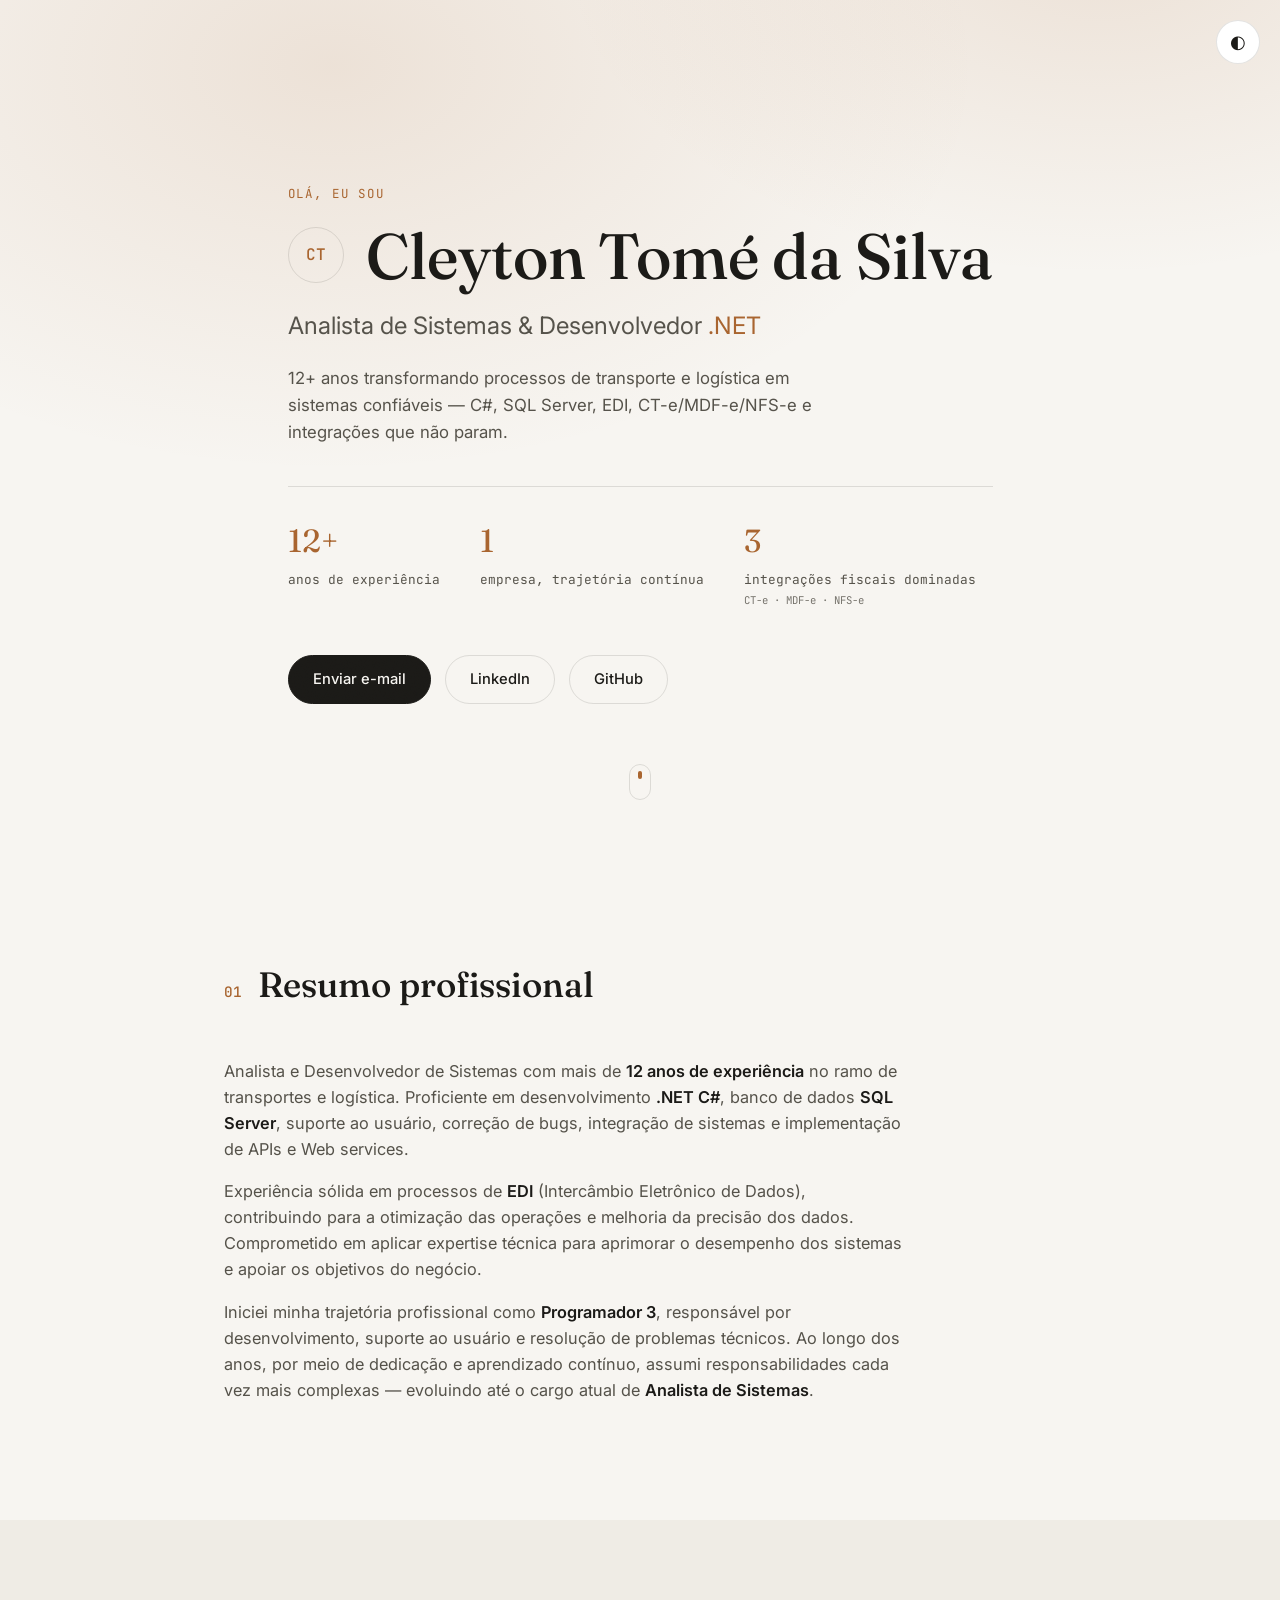
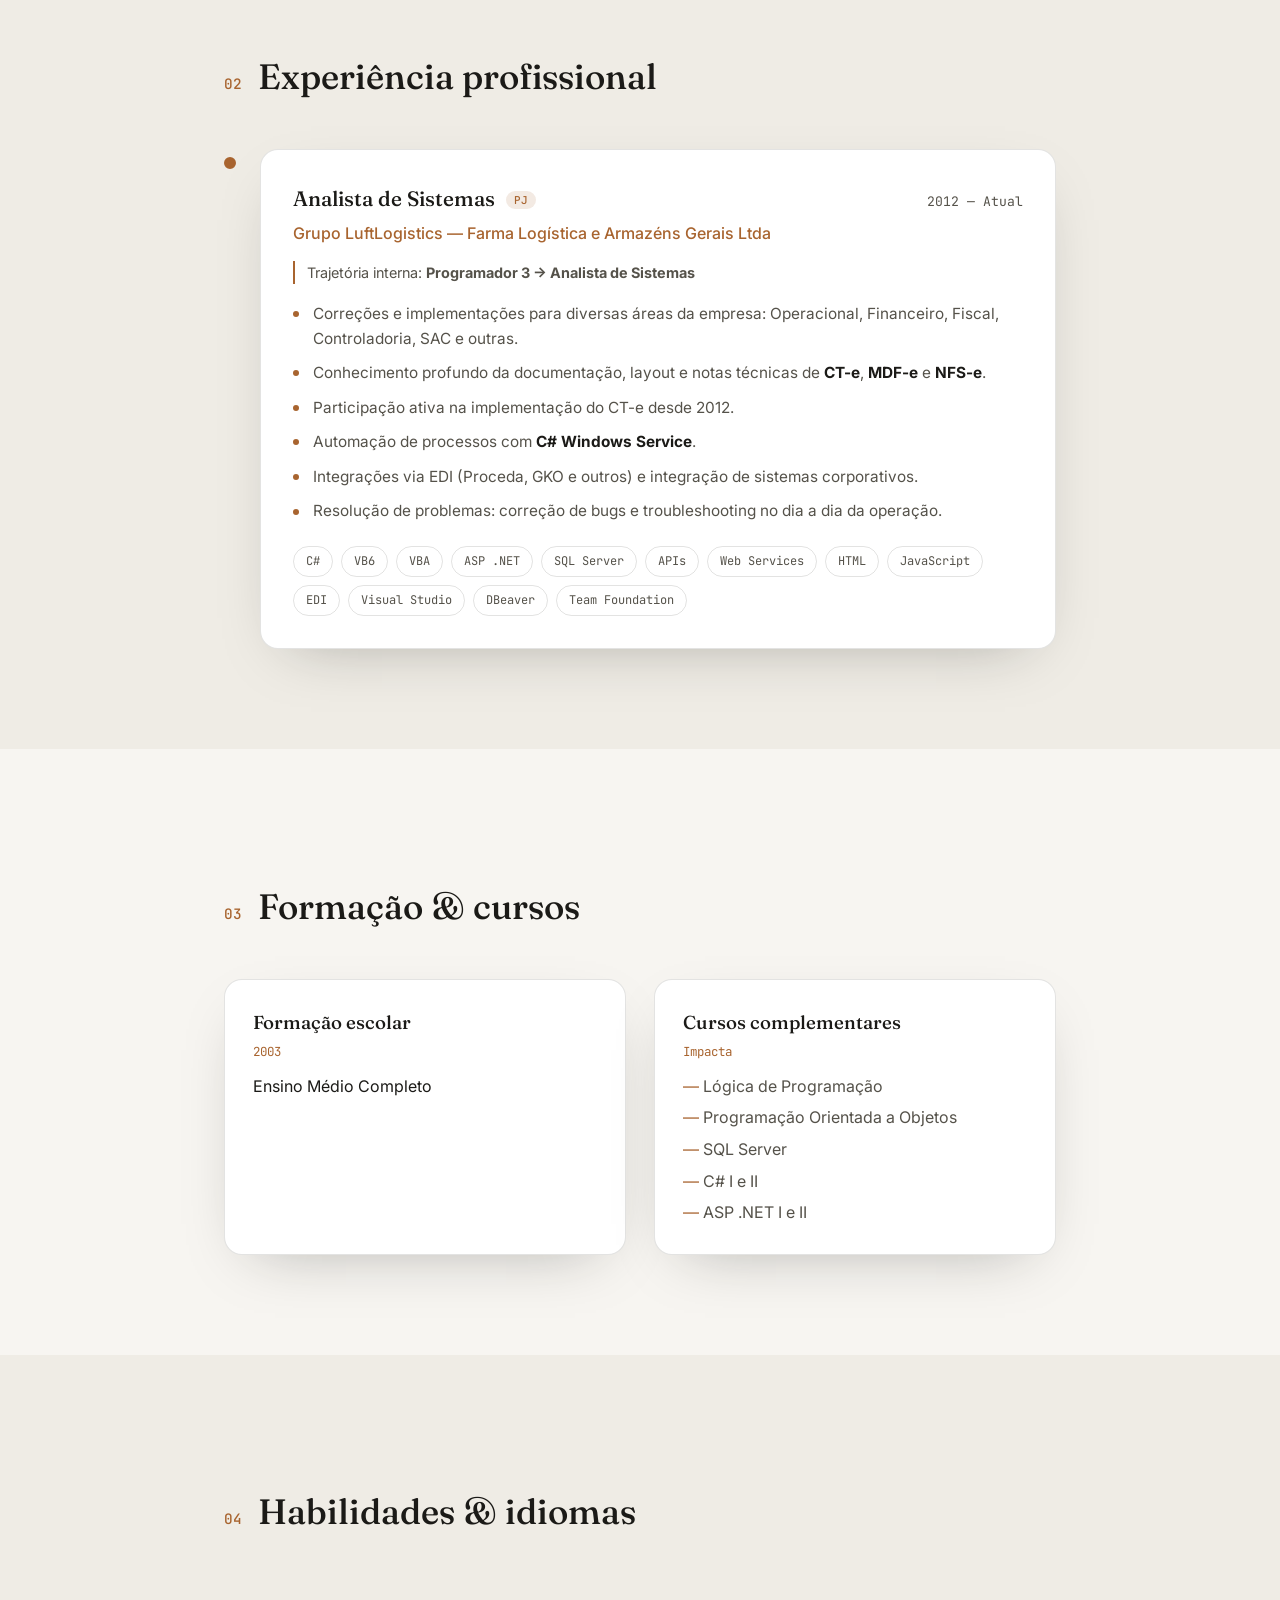
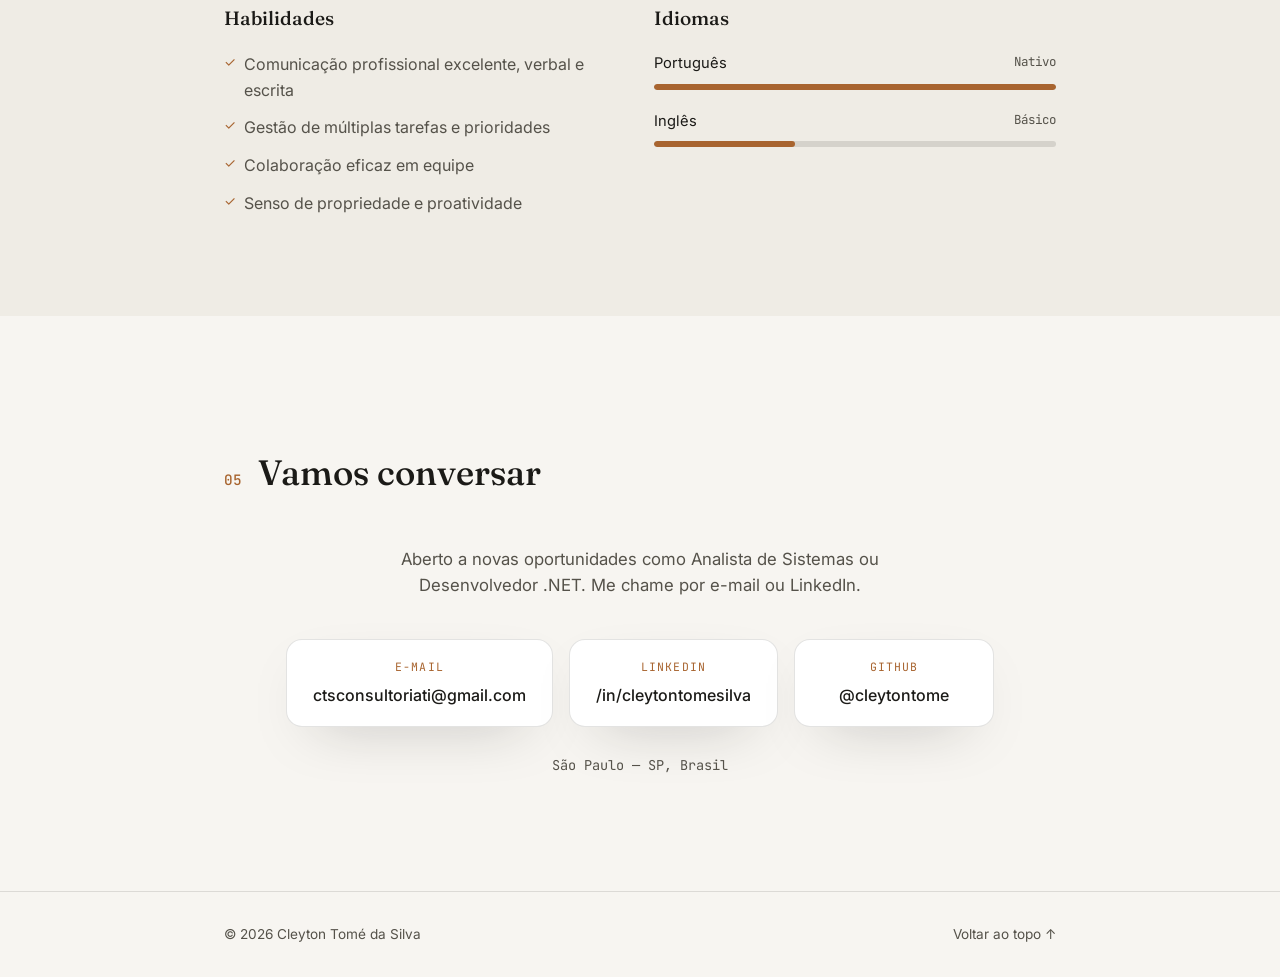
==== index.html @ a3327fba "Cria site de currículo interativo (HTML/CSS/JS)" ====
<!DOCTYPE html>
<html lang="pt-BR">
<head>
<meta charset="UTF-8">
<meta name="viewport" content="width=device-width, initial-scale=1.0">
<title>Cleyton Tomé da Silva — Analista de Sistemas &amp; Desenvolvedor .NET</title>
<meta name="description" content="Currículo interativo de Cleyton Tomé da Silva, Analista de Sistemas e Desenvolvedor .NET com mais de 12 anos de experiência em transportes e logística.">
<link rel="icon" href="data:,">
<link rel="preconnect" href="https://fonts.googleapis.com">
<link rel="preconnect" href="https://fonts.gstatic.com" crossorigin>
<link href="https://fonts.googleapis.com/css2?family=Fraunces:opsz,wght@9..144,400;9..144,500;9..144,600&family=Inter:wght@400;500;600;700&family=JetBrains+Mono:wght@400;500&display=swap" rel="stylesheet">
<link rel="stylesheet" href="assets/css/style.css">
</head>
<body>

<div class="noise"></div>

<button id="themeToggle" class="theme-toggle" aria-label="Alternar tema claro/escuro" title="Alternar tema">
  <span class="theme-toggle__icon">◐</span>
</button>

<header class="hero" id="top">
  <div class="hero__bg" aria-hidden="true"></div>
  <div class="container hero__inner">
    <p class="eyebrow reveal">Olá, eu sou</p>
    <h1 class="hero__name reveal">
      <span class="hero__monogram">CT</span>
      Cleyton Tomé da Silva
    </h1>
    <p class="hero__role reveal">Analista de Sistemas &amp; Desenvolvedor <span class="accent">.NET</span></p>
    <p class="hero__tagline reveal">
      12+ anos transformando processos de transporte e logística em sistemas
      confiáveis — C#, SQL Server, EDI, CT-e/MDF-e/NFS-e e integrações que não param.
    </p>

    <div class="hero__stats reveal">
      <div class="stat">
        <span class="stat__value">12+</span>
        <span class="stat__label">anos de experiência</span>
      </div>
      <div class="stat">
        <span class="stat__value">1</span>
        <span class="stat__label">empresa, trajetória contínua</span>
      </div>
      <div class="stat">
        <span class="stat__value">3</span>
        <span class="stat__label">integrações fiscais dominadas<br><small>CT-e · MDF-e · NFS-e</small></span>
      </div>
    </div>

    <div class="hero__cta reveal">
      <a class="btn btn--primary" href="mailto:ctsconsultoriati@gmail.com">Enviar e-mail</a>
      <a class="btn btn--ghost" href="https://www.linkedin.com/in/cleytontomesilva/" target="_blank" rel="noopener">LinkedIn</a>
      <a class="btn btn--ghost" href="https://github.com/cleytontome" target="_blank" rel="noopener">GitHub</a>
    </div>
  </div>
  <a class="scroll-hint" href="#sobre" aria-label="Rolar para baixo">
    <span></span>
  </a>
</header>

<main>

  <section class="section" id="sobre">
    <div class="container">
      <h2 class="section__title reveal"><span class="section__num">01</span>Resumo profissional</h2>
      <div class="section__body reveal">
        <p>
          Analista e Desenvolvedor de Sistemas com mais de <strong>12 anos de experiência</strong>
          no ramo de transportes e logística. Proficiente em desenvolvimento
          <strong> .NET C#</strong>, banco de dados <strong>SQL Server</strong>, suporte ao usuário,
          correção de bugs, integração de sistemas e implementação de APIs e Web services.
        </p>
        <p>
          Experiência sólida em processos de <strong>EDI</strong> (Intercâmbio Eletrônico de Dados),
          contribuindo para a otimização das operações e melhoria da precisão dos dados.
          Comprometido em aplicar expertise técnica para aprimorar o desempenho dos sistemas
          e apoiar os objetivos do negócio.
        </p>
        <p>
          Iniciei minha trajetória profissional como <strong>Programador 3</strong>, responsável por
          desenvolvimento, suporte ao usuário e resolução de problemas técnicos. Ao longo dos anos,
          por meio de dedicação e aprendizado contínuo, assumi responsabilidades cada vez mais
          complexas — evoluindo até o cargo atual de <strong>Analista de Sistemas</strong>.
        </p>
      </div>
    </div>
  </section>

  <section class="section section--alt" id="experiencia">
    <div class="container">
      <h2 class="section__title reveal"><span class="section__num">02</span>Experiência profissional</h2>

      <div class="timeline">
        <div class="timeline__item reveal">
          <div class="timeline__line">
            <span class="timeline__dot timeline__dot--active"></span>
          </div>
          <div class="timeline__content">
            <div class="timeline__header">
              <h3>Analista de Sistemas <span class="badge">PJ</span></h3>
              <span class="timeline__date">2012 — Atual</span>
            </div>
            <p class="timeline__company">Grupo LuftLogistics — Farma Logística e Armazéns Gerais Ltda</p>

            <p class="timeline__progress">
              Trajetória interna: <strong>Programador 3 → Analista de Sistemas</strong>
            </p>

            <ul class="timeline__list">
              <li>Correções e implementações para diversas áreas da empresa: Operacional, Financeiro, Fiscal, Controladoria, SAC e outras.</li>
              <li>Conhecimento profundo da documentação, layout e notas técnicas de <strong>CT-e</strong>, <strong>MDF-e</strong> e <strong>NFS-e</strong>.</li>
              <li>Participação ativa na implementação do CT-e desde 2012.</li>
              <li>Automação de processos com <strong>C# Windows Service</strong>.</li>
              <li>Integrações via EDI (Proceda, GKO e outros) e integração de sistemas corporativos.</li>
              <li>Resolução de problemas: correção de bugs e troubleshooting no dia a dia da operação.</li>
            </ul>

            <div class="tag-group">
              <span class="tag">C#</span>
              <span class="tag">VB6</span>
              <span class="tag">VBA</span>
              <span class="tag">ASP .NET</span>
              <span class="tag">SQL Server</span>
              <span class="tag">APIs</span>
              <span class="tag">Web Services</span>
              <span class="tag">HTML</span>
              <span class="tag">JavaScript</span>
              <span class="tag">EDI</span>
              <span class="tag">Visual Studio</span>
              <span class="tag">DBeaver</span>
              <span class="tag">Team Foundation</span>
            </div>
          </div>
        </div>
      </div>
    </div>
  </section>

  <section class="section" id="formacao">
    <div class="container">
      <h2 class="section__title reveal"><span class="section__num">03</span>Formação &amp; cursos</h2>
      <div class="grid-2">
        <div class="card reveal">
          <h3>Formação escolar</h3>
          <p class="card__meta">2003</p>
          <p>Ensino Médio Completo</p>
        </div>
        <div class="card reveal">
          <h3>Cursos complementares</h3>
          <p class="card__meta">Impacta</p>
          <ul class="card__list">
            <li>Lógica de Programação</li>
            <li>Programação Orientada a Objetos</li>
            <li>SQL Server</li>
            <li>C# I e II</li>
            <li>ASP .NET I e II</li>
          </ul>
        </div>
      </div>
    </div>
  </section>

  <section class="section section--alt" id="habilidades">
    <div class="container">
      <h2 class="section__title reveal"><span class="section__num">04</span>Habilidades &amp; idiomas</h2>

      <div class="grid-2">
        <div class="reveal">
          <h3 class="subtitle">Habilidades</h3>
          <ul class="skill-list">
            <li>Comunicação profissional excelente, verbal e escrita</li>
            <li>Gestão de múltiplas tarefas e prioridades</li>
            <li>Colaboração eficaz em equipe</li>
            <li>Senso de propriedade e proatividade</li>
          </ul>
        </div>

        <div class="reveal">
          <h3 class="subtitle">Idiomas</h3>
          <div class="lang">
            <div class="lang__row">
              <span>Português</span><span class="lang__level">Nativo</span>
            </div>
            <div class="bar"><div class="bar__fill" style="--level: 100%"></div></div>
          </div>
          <div class="lang">
            <div class="lang__row">
              <span>Inglês</span><span class="lang__level">Básico</span>
            </div>
            <div class="bar"><div class="bar__fill" style="--level: 35%"></div></div>
          </div>
        </div>
      </div>
    </div>
  </section>

  <section class="section" id="contato">
    <div class="container contact">
      <h2 class="section__title reveal"><span class="section__num">05</span>Vamos conversar</h2>
      <p class="contact__text reveal">
        Aberto a novas oportunidades como Analista de Sistemas ou Desenvolvedor .NET.
        Me chame por e-mail ou LinkedIn.
      </p>
      <div class="contact__links reveal">
        <a class="contact__card" href="mailto:ctsconsultoriati@gmail.com">
          <span class="contact__label">E-mail</span>
          <span class="contact__value">ctsconsultoriati@gmail.com</span>
        </a>
        <a class="contact__card" href="https://www.linkedin.com/in/cleytontomesilva/" target="_blank" rel="noopener">
          <span class="contact__label">LinkedIn</span>
          <span class="contact__value">/in/cleytontomesilva</span>
        </a>
        <a class="contact__card" href="https://github.com/cleytontome" target="_blank" rel="noopener">
          <span class="contact__label">GitHub</span>
          <span class="contact__value">@cleytontome</span>
        </a>
      </div>
      <p class="contact__location reveal">São Paulo — SP, Brasil</p>
    </div>
  </section>

</main>

<footer class="footer">
  <div class="container footer__inner">
    <span>© <span id="year"></span> Cleyton Tomé da Silva</span>
    <a href="#top">Voltar ao topo ↑</a>
  </div>
</footer>

<script src="assets/js/main.js"></script>
</body>
</html>
---- assets/css/style.css ----
/* ---------- Design tokens ---------- */
:root {
  --bg: #f7f5f1;
  --bg-alt: #efece5;
  --ink: #1b1a17;
  --ink-soft: #55524a;
  --line: rgba(27, 26, 23, 0.12);
  --accent: #a8642f;
  --accent-soft: #a8642f22;
  --card-bg: #ffffff;
  --shadow: 0 20px 60px -30px rgba(27, 26, 23, 0.35);

  --font-display: "Fraunces", "Iowan Old Style", serif;
  --font-body: "Inter", -apple-system, BlinkMacSystemFont, "Segoe UI", sans-serif;
  --font-mono: "JetBrains Mono", "SFMono-Regular", Consolas, monospace;

  color-scheme: light;
}

:root[data-theme="dark"] {
  --bg: #121210;
  --bg-alt: #191815;
  --ink: #f2efe9;
  --ink-soft: #b8b3a8;
  --line: rgba(242, 239, 233, 0.12);
  --accent: #e0a86a;
  --accent-soft: #e0a86a22;
  --card-bg: #1c1b18;
  --shadow: 0 20px 60px -25px rgba(0, 0, 0, 0.6);
  color-scheme: dark;
}

@media (prefers-color-scheme: dark) {
  :root:not([data-theme="light"]) {
    --bg: #121210;
    --bg-alt: #191815;
    --ink: #f2efe9;
    --ink-soft: #b8b3a8;
    --line: rgba(242, 239, 233, 0.12);
    --accent: #e0a86a;
    --accent-soft: #e0a86a22;
    --card-bg: #1c1b18;
    --shadow: 0 20px 60px -25px rgba(0, 0, 0, 0.6);
    color-scheme: dark;
  }
}

/* ---------- Reset ---------- */
* { box-sizing: border-box; }
html { scroll-behavior: smooth; }

body {
  margin: 0;
  background: var(--bg);
  color: var(--ink);
  font-family: var(--font-body);
  line-height: 1.6;
  -webkit-font-smoothing: antialiased;
  transition: background 0.4s ease, color 0.4s ease;
  overflow-x: hidden;
}

a { color: inherit; text-decoration: none; }
ul { padding: 0; margin: 0; list-style: none; }
p { margin: 0 0 1em; }

.container {
  max-width: 880px;
  margin: 0 auto;
  padding: 0 24px;
}

.accent { color: var(--accent); }

/* subtle grain overlay for texture */
.noise {
  position: fixed;
  inset: 0;
  pointer-events: none;
  z-index: 999;
  opacity: 0.035;
  mix-blend-mode: overlay;
  background-image: url("data:image/svg+xml,%3Csvg xmlns='http://www.w3.org/2000/svg' width='120' height='120'%3E%3Cfilter id='n'%3E%3CfeTurbulence type='fractalNoise' baseFrequency='0.9' numOctaves='2' stitchTiles='stitch'/%3E%3C/filter%3E%3Crect width='100%25' height='100%25' filter='url(%23n)'/%3E%3C/svg%3E");
}

/* ---------- Theme toggle ---------- */
.theme-toggle {
  position: fixed;
  top: 20px;
  right: 20px;
  z-index: 1000;
  width: 44px;
  height: 44px;
  border-radius: 50%;
  border: 1px solid var(--line);
  background: var(--card-bg);
  color: var(--ink);
  font-size: 18px;
  cursor: pointer;
  display: flex;
  align-items: center;
  justify-content: center;
  box-shadow: var(--shadow);
  transition: transform 0.25s ease, background 0.4s ease;
}
.theme-toggle:hover { transform: scale(1.08) rotate(15deg); }

/* ---------- Hero ---------- */
.hero {
  position: relative;
  min-height: 92vh;
  display: flex;
  flex-direction: column;
  justify-content: center;
  padding: 120px 0 60px;
  overflow: hidden;
}

.hero__bg {
  position: absolute;
  inset: -20% -10% auto -10%;
  height: 140%;
  background: radial-gradient(60% 50% at 30% 20%, var(--accent-soft), transparent 70%),
              radial-gradient(50% 40% at 80% 10%, var(--accent-soft), transparent 70%);
  z-index: -1;
}

.eyebrow {
  font-family: var(--font-mono);
  letter-spacing: 0.15em;
  text-transform: uppercase;
  font-size: 0.78rem;
  color: var(--accent);
  margin-bottom: 18px;
}

.hero__name {
  font-family: var(--font-display);
  font-weight: 500;
  font-size: clamp(2.2rem, 6vw, 4rem);
  line-height: 1.05;
  margin: 0 0 18px;
  display: flex;
  align-items: center;
  gap: 22px;
  flex-wrap: wrap;
}

.hero__monogram {
  font-family: var(--font-mono);
  font-size: 1rem;
  font-weight: 500;
  width: 56px;
  height: 56px;
  border-radius: 50%;
  border: 1px solid var(--line);
  display: inline-flex;
  align-items: center;
  justify-content: center;
  color: var(--accent);
  flex-shrink: 0;
}

.hero__role {
  font-size: clamp(1.1rem, 2.6vw, 1.5rem);
  color: var(--ink-soft);
  margin-bottom: 20px;
}

.hero__tagline {
  max-width: 560px;
  font-size: 1.05rem;
  color: var(--ink-soft);
  margin-bottom: 40px;
}

.hero__stats {
  display: flex;
  gap: 40px;
  flex-wrap: wrap;
  margin-bottom: 44px;
  padding-top: 28px;
  border-top: 1px solid var(--line);
}

.stat { display: flex; flex-direction: column; gap: 4px; }
.stat__value {
  font-family: var(--font-display);
  font-size: 2rem;
  color: var(--accent);
}
.stat__label {
  font-size: 0.8rem;
  color: var(--ink-soft);
  font-family: var(--font-mono);
}
.stat__label small { opacity: 0.8; }

.hero__cta { display: flex; gap: 14px; flex-wrap: wrap; }

.btn {
  padding: 12px 24px;
  border-radius: 100px;
  font-size: 0.92rem;
  font-weight: 500;
  border: 1px solid var(--line);
  transition: all 0.25s ease;
  display: inline-block;
}
.btn--primary {
  background: var(--ink);
  color: var(--bg);
  border-color: var(--ink);
}
.btn--primary:hover { opacity: 0.85; transform: translateY(-2px); }
.btn--ghost { background: transparent; }
.btn--ghost:hover {
  border-color: var(--accent);
  color: var(--accent);
  transform: translateY(-2px);
}

.scroll-hint {
  position: absolute;
  bottom: 28px;
  left: 50%;
  transform: translateX(-50%);
  width: 22px;
  height: 36px;
  border: 1px solid var(--line);
  border-radius: 20px;
  display: flex;
  justify-content: center;
  padding-top: 6px;
}
.scroll-hint span {
  width: 4px;
  height: 8px;
  background: var(--accent);
  border-radius: 2px;
  animation: scrollDown 1.6s ease-in-out infinite;
}
@keyframes scrollDown {
  0% { transform: translateY(0); opacity: 1; }
  100% { transform: translateY(10px); opacity: 0; }
}

/* ---------- Sections ---------- */
.section { padding: 100px 0; }
.section--alt { background: var(--bg-alt); }

.section__title {
  font-family: var(--font-display);
  font-weight: 500;
  font-size: clamp(1.6rem, 3.4vw, 2.2rem);
  display: flex;
  align-items: baseline;
  gap: 16px;
  margin-bottom: 44px;
}
.section__num {
  font-family: var(--font-mono);
  font-size: 0.9rem;
  color: var(--accent);
}

.section__body p { max-width: 680px; color: var(--ink-soft); font-size: 1.02rem; }
.section__body strong { color: var(--ink); font-weight: 600; }

/* ---------- Timeline ---------- */
.timeline__item { display: flex; gap: 24px; }
.timeline__line {
  display: flex;
  flex-direction: column;
  align-items: center;
  padding-top: 8px;
}
.timeline__dot {
  width: 12px;
  height: 12px;
  border-radius: 50%;
  border: 2px solid var(--accent);
  background: var(--bg);
  flex-shrink: 0;
}
.timeline__dot--active { background: var(--accent); }

.timeline__content {
  background: var(--card-bg);
  border: 1px solid var(--line);
  border-radius: 18px;
  padding: 32px;
  box-shadow: var(--shadow);
  flex: 1;
}

.timeline__header {
  display: flex;
  justify-content: space-between;
  align-items: baseline;
  flex-wrap: wrap;
  gap: 8px;
  margin-bottom: 6px;
}
.timeline__header h3 {
  font-family: var(--font-display);
  font-size: 1.3rem;
  margin: 0;
  font-weight: 500;
}
.badge {
  font-family: var(--font-mono);
  font-size: 0.68rem;
  background: var(--accent-soft);
  color: var(--accent);
  padding: 2px 8px;
  border-radius: 20px;
  margin-left: 6px;
  vertical-align: middle;
}
.timeline__date {
  font-family: var(--font-mono);
  font-size: 0.82rem;
  color: var(--ink-soft);
}
.timeline__company {
  color: var(--accent);
  font-weight: 500;
  margin-bottom: 14px;
}
.timeline__progress {
  font-size: 0.9rem;
  color: var(--ink-soft);
  border-left: 2px solid var(--accent);
  padding-left: 12px;
  margin-bottom: 18px;
}

.timeline__list { display: flex; flex-direction: column; gap: 10px; margin-bottom: 22px; }
.timeline__list li {
  position: relative;
  padding-left: 20px;
  color: var(--ink-soft);
  font-size: 0.96rem;
}
.timeline__list li::before {
  content: "";
  position: absolute;
  left: 0;
  top: 0.6em;
  width: 6px;
  height: 6px;
  border-radius: 50%;
  background: var(--accent);
}
.timeline__list strong { color: var(--ink); }

.tag-group { display: flex; flex-wrap: wrap; gap: 8px; }
.tag {
  font-family: var(--font-mono);
  font-size: 0.75rem;
  padding: 5px 12px;
  border-radius: 20px;
  border: 1px solid var(--line);
  color: var(--ink-soft);
}

/* ---------- Grid / cards ---------- */
.grid-2 {
  display: grid;
  grid-template-columns: repeat(2, 1fr);
  gap: 28px;
}
@media (max-width: 640px) {
  .grid-2 { grid-template-columns: 1fr; }
}

.card {
  background: var(--card-bg);
  border: 1px solid var(--line);
  border-radius: 18px;
  padding: 28px;
  box-shadow: var(--shadow);
}
.card h3 {
  font-family: var(--font-display);
  font-weight: 500;
  margin: 0 0 4px;
}
.card__meta {
  font-family: var(--font-mono);
  font-size: 0.78rem;
  color: var(--accent);
  margin-bottom: 12px;
}
.card__list { display: flex; flex-direction: column; gap: 6px; color: var(--ink-soft); }
.card__list li::before { content: "— "; color: var(--accent); }

.subtitle {
  font-family: var(--font-display);
  font-weight: 500;
  font-size: 1.2rem;
  margin-bottom: 18px;
}

.skill-list { display: flex; flex-direction: column; gap: 12px; }
.skill-list li {
  padding-left: 20px;
  position: relative;
  color: var(--ink-soft);
}
.skill-list li::before {
  content: "✓";
  position: absolute;
  left: 0;
  color: var(--accent);
  font-size: 0.85em;
}

.lang { margin-bottom: 20px; }
.lang__row {
  display: flex;
  justify-content: space-between;
  margin-bottom: 8px;
  font-size: 0.92rem;
}
.lang__level { color: var(--ink-soft); font-family: var(--font-mono); font-size: 0.78rem; }
.bar {
  height: 6px;
  background: var(--line);
  border-radius: 10px;
  overflow: hidden;
}
.bar__fill {
  height: 100%;
  width: 0;
  background: var(--accent);
  border-radius: 10px;
  transition: width 1.2s cubic-bezier(0.16, 1, 0.3, 1);
}
.bar__fill.in-view { width: var(--level); }

/* ---------- Contact ---------- */
.contact { text-align: center; }
.contact__text {
  max-width: 480px;
  margin: 0 auto 40px;
  color: var(--ink-soft);
  font-size: 1.05rem;
}
.contact__links {
  display: flex;
  justify-content: center;
  gap: 16px;
  flex-wrap: wrap;
  margin-bottom: 28px;
}
.contact__card {
  background: var(--card-bg);
  border: 1px solid var(--line);
  border-radius: 16px;
  padding: 18px 26px;
  min-width: 200px;
  box-shadow: var(--shadow);
  transition: transform 0.25s ease, border-color 0.25s ease;
}
.contact__card:hover {
  transform: translateY(-4px);
  border-color: var(--accent);
}
.contact__label {
  display: block;
  font-family: var(--font-mono);
  font-size: 0.72rem;
  color: var(--accent);
  text-transform: uppercase;
  letter-spacing: 0.1em;
  margin-bottom: 6px;
}
.contact__value { font-weight: 500; }
.contact__location { color: var(--ink-soft); font-family: var(--font-mono); font-size: 0.85rem; }

/* ---------- Footer ---------- */
.footer { padding: 32px 0; border-top: 1px solid var(--line); }
.footer__inner {
  display: flex;
  justify-content: space-between;
  color: var(--ink-soft);
  font-size: 0.85rem;
  flex-wrap: wrap;
  gap: 10px;
}
.footer__inner a:hover { color: var(--accent); }

/* ---------- Reveal on scroll ---------- */
.reveal {
  opacity: 0;
  transform: translateY(18px);
  transition: opacity 0.7s ease, transform 0.7s ease;
}
.reveal.in-view { opacity: 1; transform: translateY(0); }

@media (prefers-reduced-motion: reduce) {
  .reveal, .bar__fill { transition: none; opacity: 1; transform: none; }
  .scroll-hint span { animation: none; }
}
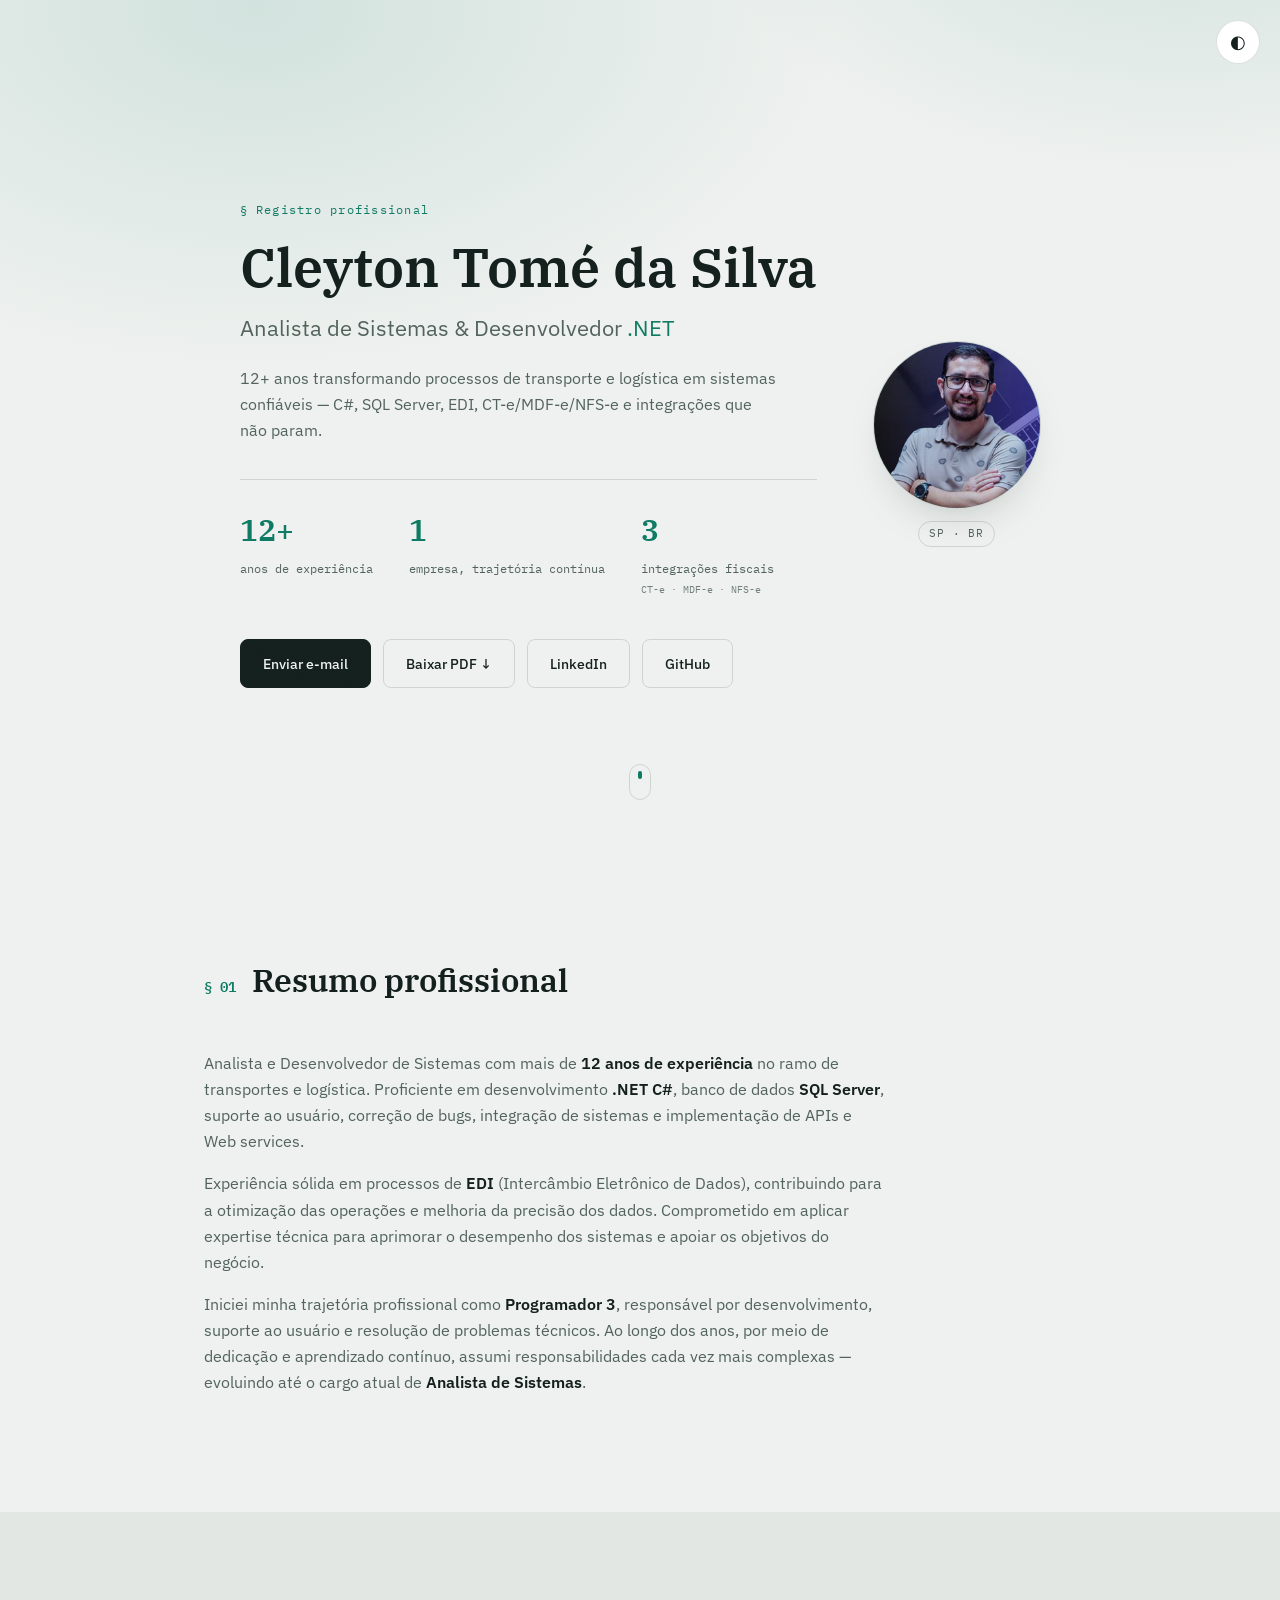
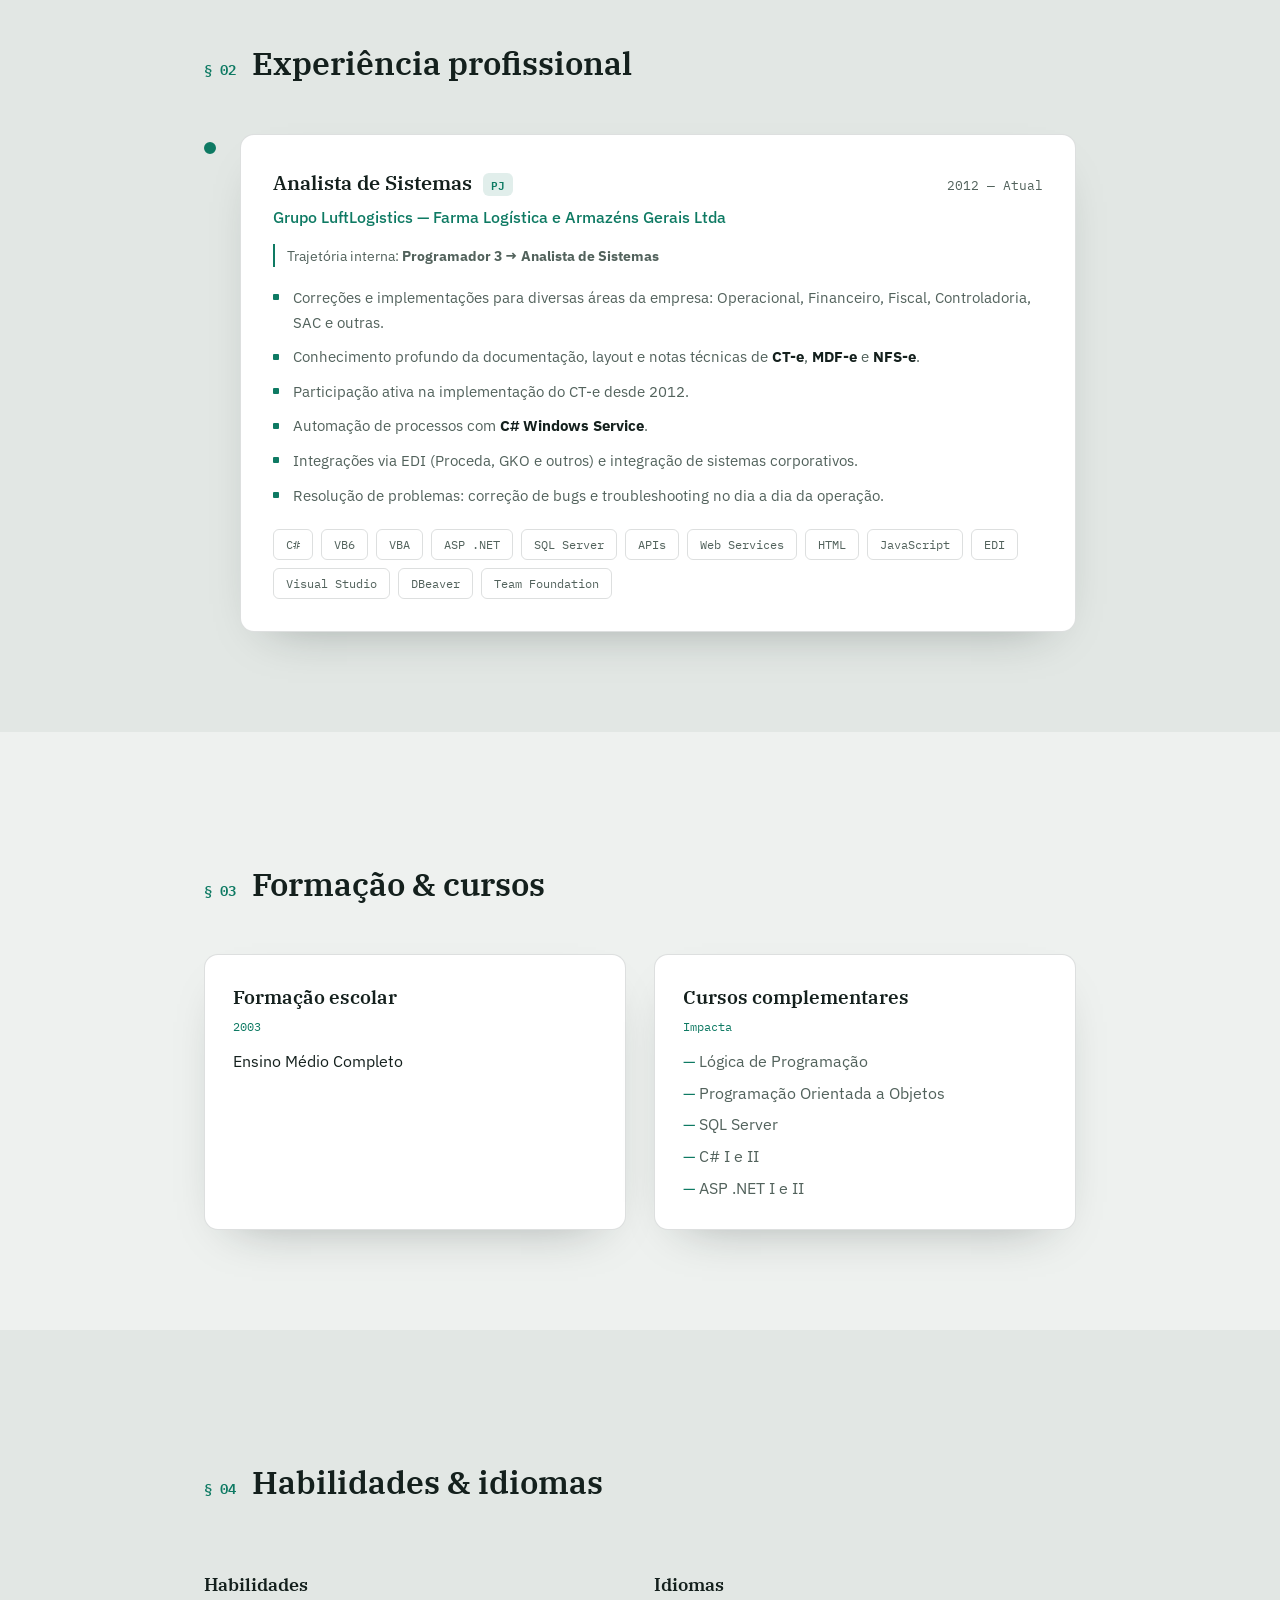
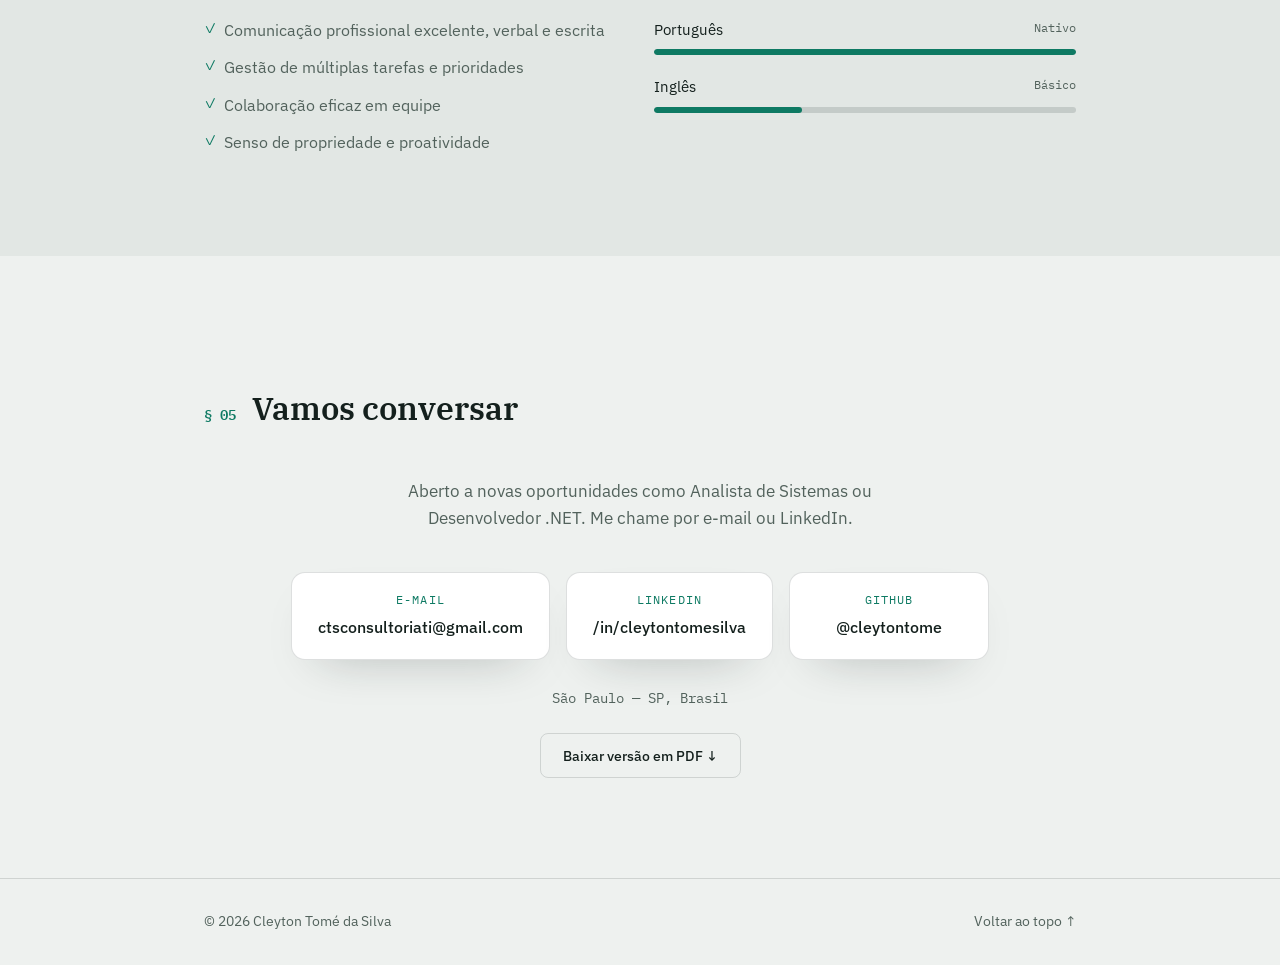
==== commit 0f5d6191: "Redesenha identidade visual, adiciona foto e exportação em PDF - Troca tipografia (Fraunces/Inter) p" ====
--- a/index.html
+++ b/index.html
@@ -8,7 +8,7 @@
 <link rel="icon" href="data:,">
 <link rel="preconnect" href="https://fonts.googleapis.com">
 <link rel="preconnect" href="https://fonts.gstatic.com" crossorigin>
-<link href="https://fonts.googleapis.com/css2?family=Fraunces:opsz,wght@9..144,400;9..144,500;9..144,600&family=Inter:wght@400;500;600;700&family=JetBrains+Mono:wght@400;500&display=swap" rel="stylesheet">
+<link href="https://fonts.googleapis.com/css2?family=IBM+Plex+Serif:wght@500;600&family=IBM+Plex+Sans:wght@400;500;600&family=IBM+Plex+Mono:wght@400;500&display=swap" rel="stylesheet">
 <link rel="stylesheet" href="assets/css/style.css">
 </head>
 <body>
@@ -22,36 +22,43 @@
 <header class="hero" id="top">
   <div class="hero__bg" aria-hidden="true"></div>
   <div class="container hero__inner">
-    <p class="eyebrow reveal">Olá, eu sou</p>
-    <h1 class="hero__name reveal">
-      <span class="hero__monogram">CT</span>
-      Cleyton Tomé da Silva
-    </h1>
-    <p class="hero__role reveal">Analista de Sistemas &amp; Desenvolvedor <span class="accent">.NET</span></p>
-    <p class="hero__tagline reveal">
-      12+ anos transformando processos de transporte e logística em sistemas
-      confiáveis — C#, SQL Server, EDI, CT-e/MDF-e/NFS-e e integrações que não param.
-    </p>
-
-    <div class="hero__stats reveal">
-      <div class="stat">
-        <span class="stat__value">12+</span>
-        <span class="stat__label">anos de experiência</span>
-      </div>
-      <div class="stat">
-        <span class="stat__value">1</span>
-        <span class="stat__label">empresa, trajetória contínua</span>
-      </div>
-      <div class="stat">
-        <span class="stat__value">3</span>
-        <span class="stat__label">integrações fiscais dominadas<br><small>CT-e · MDF-e · NFS-e</small></span>
-      </div>
-    </div>
-
-    <div class="hero__cta reveal">
-      <a class="btn btn--primary" href="mailto:ctsconsultoriati@gmail.com">Enviar e-mail</a>
-      <a class="btn btn--ghost" href="https://www.linkedin.com/in/cleytontomesilva/" target="_blank" rel="noopener">LinkedIn</a>
-      <a class="btn btn--ghost" href="https://github.com/cleytontome" target="_blank" rel="noopener">GitHub</a>
+    <div class="hero__text">
+      <p class="eyebrow reveal">§ Registro profissional</p>
+      <h1 class="hero__name reveal">Cleyton Tomé da Silva</h1>
+      <p class="hero__role reveal">Analista de Sistemas &amp; Desenvolvedor <span class="accent">.NET</span></p>
+      <p class="hero__tagline reveal">
+        12+ anos transformando processos de transporte e logística em sistemas
+        confiáveis — C#, SQL Server, EDI, CT-e/MDF-e/NFS-e e integrações que não param.
+      </p>
+
+      <div class="hero__stats reveal">
+        <div class="stat">
+          <span class="stat__value">12+</span>
+          <span class="stat__label">anos de experiência</span>
+        </div>
+        <div class="stat">
+          <span class="stat__value">1</span>
+          <span class="stat__label">empresa, trajetória contínua</span>
+        </div>
+        <div class="stat">
+          <span class="stat__value">3</span>
+          <span class="stat__label">integrações fiscais<br><small>CT-e · MDF-e · NFS-e</small></span>
+        </div>
+      </div>
+
+      <div class="hero__cta reveal">
+        <a class="btn btn--primary" href="mailto:ctsconsultoriati@gmail.com">Enviar e-mail</a>
+        <button class="btn btn--ghost" id="downloadPdf" type="button">Baixar PDF ↓</button>
+        <a class="btn btn--ghost" href="https://www.linkedin.com/in/cleytontomesilva/" target="_blank" rel="noopener">LinkedIn</a>
+        <a class="btn btn--ghost" href="https://github.com/cleytontome" target="_blank" rel="noopener">GitHub</a>
+      </div>
+    </div>
+
+    <div class="hero__portrait reveal" aria-hidden="false">
+      <span class="hero__portrait-frame">
+        <img src="assets/img/cleyton.jpg" alt="Foto de Cleyton Tomé da Silva" width="256" height="244" loading="eager">
+      </span>
+      <span class="hero__portrait-tag">SP · BR</span>
     </div>
   </div>
   <a class="scroll-hint" href="#sobre" aria-label="Rolar para baixo">
@@ -63,7 +70,7 @@
 
   <section class="section" id="sobre">
     <div class="container">
-      <h2 class="section__title reveal"><span class="section__num">01</span>Resumo profissional</h2>
+      <h2 class="section__title reveal"><span class="section__num">§ 01</span>Resumo profissional</h2>
       <div class="section__body reveal">
         <p>
           Analista e Desenvolvedor de Sistemas com mais de <strong>12 anos de experiência</strong>
@@ -89,7 +96,7 @@
 
   <section class="section section--alt" id="experiencia">
     <div class="container">
-      <h2 class="section__title reveal"><span class="section__num">02</span>Experiência profissional</h2>
+      <h2 class="section__title reveal"><span class="section__num">§ 02</span>Experiência profissional</h2>
 
       <div class="timeline">
         <div class="timeline__item reveal">
@@ -139,7 +146,7 @@
 
   <section class="section" id="formacao">
     <div class="container">
-      <h2 class="section__title reveal"><span class="section__num">03</span>Formação &amp; cursos</h2>
+      <h2 class="section__title reveal"><span class="section__num">§ 03</span>Formação &amp; cursos</h2>
       <div class="grid-2">
         <div class="card reveal">
           <h3>Formação escolar</h3>
@@ -163,7 +170,7 @@
 
   <section class="section section--alt" id="habilidades">
     <div class="container">
-      <h2 class="section__title reveal"><span class="section__num">04</span>Habilidades &amp; idiomas</h2>
+      <h2 class="section__title reveal"><span class="section__num">§ 04</span>Habilidades &amp; idiomas</h2>
 
       <div class="grid-2">
         <div class="reveal">
@@ -197,7 +204,7 @@
 
   <section class="section" id="contato">
     <div class="container contact">
-      <h2 class="section__title reveal"><span class="section__num">05</span>Vamos conversar</h2>
+      <h2 class="section__title reveal"><span class="section__num">§ 05</span>Vamos conversar</h2>
       <p class="contact__text reveal">
         Aberto a novas oportunidades como Analista de Sistemas ou Desenvolvedor .NET.
         Me chame por e-mail ou LinkedIn.
@@ -217,6 +224,7 @@
         </a>
       </div>
       <p class="contact__location reveal">São Paulo — SP, Brasil</p>
+      <button class="btn btn--ghost reveal" id="downloadPdfFooter" type="button">Baixar versão em PDF ↓</button>
     </div>
   </section>
 
--- a/assets/css/style.css
+++ b/assets/css/style.css
@@ -1,46 +1,52 @@
 /* ---------- Design tokens ---------- */
+/*
+  Palette concept: "registro" — a technical record/manifest, not a mood board.
+  Cool paper + graphite ink, one signal accent (validation teal — the color
+  of a cleared shipment / accepted fiscal document), IBM Plex trio for type
+  (a family literally built for enterprise software, fitting a systems analyst).
+*/
 :root {
-  --bg: #f7f5f1;
-  --bg-alt: #efece5;
-  --ink: #1b1a17;
-  --ink-soft: #55524a;
-  --line: rgba(27, 26, 23, 0.12);
-  --accent: #a8642f;
-  --accent-soft: #a8642f22;
+  --bg: #eef1ef;
+  --bg-alt: #e2e7e4;
+  --ink: #14201d;
+  --ink-soft: #52625c;
+  --line: rgba(20, 32, 29, 0.14);
+  --accent: #0e7a63;
+  --accent-soft: #0e7a6320;
   --card-bg: #ffffff;
-  --shadow: 0 20px 60px -30px rgba(27, 26, 23, 0.35);
-
-  --font-display: "Fraunces", "Iowan Old Style", serif;
-  --font-body: "Inter", -apple-system, BlinkMacSystemFont, "Segoe UI", sans-serif;
-  --font-mono: "JetBrains Mono", "SFMono-Regular", Consolas, monospace;
+  --shadow: 0 20px 50px -30px rgba(20, 32, 29, 0.4);
+
+  --font-display: "IBM Plex Serif", "Iowan Old Style", serif;
+  --font-body: "IBM Plex Sans", -apple-system, BlinkMacSystemFont, "Segoe UI", sans-serif;
+  --font-mono: "IBM Plex Mono", "SFMono-Regular", Consolas, monospace;
 
   color-scheme: light;
 }
 
 :root[data-theme="dark"] {
-  --bg: #121210;
-  --bg-alt: #191815;
-  --ink: #f2efe9;
-  --ink-soft: #b8b3a8;
-  --line: rgba(242, 239, 233, 0.12);
-  --accent: #e0a86a;
-  --accent-soft: #e0a86a22;
-  --card-bg: #1c1b18;
-  --shadow: 0 20px 60px -25px rgba(0, 0, 0, 0.6);
+  --bg: #121615;
+  --bg-alt: #191e1c;
+  --ink: #eaf2ef;
+  --ink-soft: #9fb0a9;
+  --line: rgba(234, 242, 239, 0.13);
+  --accent: #3fd6ae;
+  --accent-soft: #3fd6ae1f;
+  --card-bg: #1a201e;
+  --shadow: 0 20px 50px -25px rgba(0, 0, 0, 0.6);
   color-scheme: dark;
 }
 
 @media (prefers-color-scheme: dark) {
   :root:not([data-theme="light"]) {
-    --bg: #121210;
-    --bg-alt: #191815;
-    --ink: #f2efe9;
-    --ink-soft: #b8b3a8;
-    --line: rgba(242, 239, 233, 0.12);
-    --accent: #e0a86a;
-    --accent-soft: #e0a86a22;
-    --card-bg: #1c1b18;
-    --shadow: 0 20px 60px -25px rgba(0, 0, 0, 0.6);
+    --bg: #121615;
+    --bg-alt: #191e1c;
+    --ink: #eaf2ef;
+    --ink-soft: #9fb0a9;
+    --line: rgba(234, 242, 239, 0.13);
+    --accent: #3fd6ae;
+    --accent-soft: #3fd6ae1f;
+    --card-bg: #1a201e;
+    --shadow: 0 20px 50px -25px rgba(0, 0, 0, 0.6);
     color-scheme: dark;
   }
 }
@@ -65,12 +71,18 @@
 p { margin: 0 0 1em; }
 
 .container {
-  max-width: 880px;
+  max-width: 920px;
   margin: 0 auto;
   padding: 0 24px;
 }
 
 .accent { color: var(--accent); }
+
+:focus-visible {
+  outline: 2px solid var(--accent);
+  outline-offset: 3px;
+  border-radius: 4px;
+}
 
 /* subtle grain overlay for texture */
 .noise {
@@ -78,7 +90,7 @@
   inset: 0;
   pointer-events: none;
   z-index: 999;
-  opacity: 0.035;
+  opacity: 0.03;
   mix-blend-mode: overlay;
   background-image: url("data:image/svg+xml,%3Csvg xmlns='http://www.w3.org/2000/svg' width='120' height='120'%3E%3Cfilter id='n'%3E%3CfeTurbulence type='fractalNoise' baseFrequency='0.9' numOctaves='2' stitchTiles='stitch'/%3E%3C/filter%3E%3Crect width='100%25' height='100%25' filter='url(%23n)'/%3E%3C/svg%3E");
 }
@@ -120,15 +132,29 @@
   position: absolute;
   inset: -20% -10% auto -10%;
   height: 140%;
-  background: radial-gradient(60% 50% at 30% 20%, var(--accent-soft), transparent 70%),
-              radial-gradient(50% 40% at 80% 10%, var(--accent-soft), transparent 70%);
+  background: radial-gradient(55% 45% at 25% 15%, var(--accent-soft), transparent 70%),
+              radial-gradient(45% 35% at 85% 5%, var(--accent-soft), transparent 70%);
   z-index: -1;
 }
 
+.hero__inner {
+  display: grid;
+  grid-template-columns: 1fr auto;
+  gap: 56px;
+  align-items: center;
+}
+
+@media (max-width: 760px) {
+  .hero__inner {
+    grid-template-columns: 1fr;
+    text-align: left;
+  }
+  .hero__portrait { order: -1; margin-bottom: 8px; }
+}
+
 .eyebrow {
   font-family: var(--font-mono);
-  letter-spacing: 0.15em;
-  text-transform: uppercase;
+  letter-spacing: 0.1em;
   font-size: 0.78rem;
   color: var(--accent);
   margin-bottom: 18px;
@@ -136,76 +162,64 @@
 
 .hero__name {
   font-family: var(--font-display);
-  font-weight: 500;
-  font-size: clamp(2.2rem, 6vw, 4rem);
-  line-height: 1.05;
-  margin: 0 0 18px;
-  display: flex;
-  align-items: center;
-  gap: 22px;
+  font-weight: 600;
+  font-size: clamp(2.1rem, 5.4vw, 3.4rem);
+  line-height: 1.08;
+  margin: 0 0 14px;
+  text-wrap: balance;
+}
+
+.hero__role {
+  font-size: clamp(1.05rem, 2.2vw, 1.35rem);
+  color: var(--ink-soft);
+  margin-bottom: 20px;
+}
+
+.hero__tagline {
+  max-width: 540px;
+  font-size: 1.02rem;
+  color: var(--ink-soft);
+  margin-bottom: 36px;
+}
+
+.hero__stats {
+  display: flex;
+  gap: 36px;
   flex-wrap: wrap;
-}
-
-.hero__monogram {
-  font-family: var(--font-mono);
-  font-size: 1rem;
-  font-weight: 500;
-  width: 56px;
-  height: 56px;
-  border-radius: 50%;
-  border: 1px solid var(--line);
-  display: inline-flex;
-  align-items: center;
-  justify-content: center;
-  color: var(--accent);
-  flex-shrink: 0;
-}
-
-.hero__role {
-  font-size: clamp(1.1rem, 2.6vw, 1.5rem);
-  color: var(--ink-soft);
-  margin-bottom: 20px;
-}
-
-.hero__tagline {
-  max-width: 560px;
-  font-size: 1.05rem;
-  color: var(--ink-soft);
   margin-bottom: 40px;
-}
-
-.hero__stats {
-  display: flex;
-  gap: 40px;
-  flex-wrap: wrap;
-  margin-bottom: 44px;
-  padding-top: 28px;
+  padding-top: 26px;
   border-top: 1px solid var(--line);
 }
 
 .stat { display: flex; flex-direction: column; gap: 4px; }
 .stat__value {
   font-family: var(--font-display);
-  font-size: 2rem;
-  color: var(--accent);
+  font-weight: 600;
+  font-size: 1.9rem;
+  color: var(--accent);
+  font-variant-numeric: tabular-nums;
 }
 .stat__label {
-  font-size: 0.8rem;
+  font-size: 0.78rem;
   color: var(--ink-soft);
   font-family: var(--font-mono);
 }
 .stat__label small { opacity: 0.8; }
 
-.hero__cta { display: flex; gap: 14px; flex-wrap: wrap; }
+.hero__cta { display: flex; gap: 12px; flex-wrap: wrap; }
 
 .btn {
-  padding: 12px 24px;
-  border-radius: 100px;
-  font-size: 0.92rem;
+  padding: 12px 22px;
+  border-radius: 8px;
+  font-size: 0.9rem;
   font-weight: 500;
+  font-family: var(--font-body);
   border: 1px solid var(--line);
   transition: all 0.25s ease;
   display: inline-block;
+  cursor: pointer;
+  background: transparent;
+  color: var(--ink);
 }
 .btn--primary {
   background: var(--ink);
@@ -218,6 +232,51 @@
   border-color: var(--accent);
   color: var(--accent);
   transform: translateY(-2px);
+}
+
+/* ---------- Portrait ---------- */
+.hero__portrait {
+  position: relative;
+  display: flex;
+  flex-direction: column;
+  align-items: center;
+  gap: 12px;
+  justify-self: center;
+}
+
+.hero__portrait-frame {
+  position: relative;
+  width: 168px;
+  height: 168px;
+  border-radius: 50%;
+  overflow: hidden;
+  border: 1px solid var(--line);
+  box-shadow: var(--shadow);
+  display: block;
+}
+.hero__portrait-frame::after {
+  content: "";
+  position: absolute;
+  inset: 0;
+  border-radius: 50%;
+  box-shadow: inset 0 0 0 1px var(--accent-soft);
+}
+.hero__portrait-frame img {
+  width: 100%;
+  height: 100%;
+  object-fit: cover;
+  display: block;
+  filter: saturate(0.94);
+}
+
+.hero__portrait-tag {
+  font-family: var(--font-mono);
+  font-size: 0.68rem;
+  letter-spacing: 0.08em;
+  color: var(--ink-soft);
+  border: 1px solid var(--line);
+  padding: 3px 10px;
+  border-radius: 20px;
 }
 
 .scroll-hint {
@@ -251,16 +310,17 @@
 
 .section__title {
   font-family: var(--font-display);
-  font-weight: 500;
-  font-size: clamp(1.6rem, 3.4vw, 2.2rem);
+  font-weight: 600;
+  font-size: clamp(1.5rem, 3.2vw, 2rem);
   display: flex;
   align-items: baseline;
   gap: 16px;
   margin-bottom: 44px;
+  text-wrap: balance;
 }
 .section__num {
   font-family: var(--font-mono);
-  font-size: 0.9rem;
+  font-size: 0.85rem;
   color: var(--accent);
 }
 
@@ -288,7 +348,7 @@
 .timeline__content {
   background: var(--card-bg);
   border: 1px solid var(--line);
-  border-radius: 18px;
+  border-radius: 14px;
   padding: 32px;
   box-shadow: var(--shadow);
   flex: 1;
@@ -304,9 +364,9 @@
 }
 .timeline__header h3 {
   font-family: var(--font-display);
-  font-size: 1.3rem;
+  font-size: 1.25rem;
   margin: 0;
-  font-weight: 500;
+  font-weight: 600;
 }
 .badge {
   font-family: var(--font-mono);
@@ -314,7 +374,7 @@
   background: var(--accent-soft);
   color: var(--accent);
   padding: 2px 8px;
-  border-radius: 20px;
+  border-radius: 6px;
   margin-left: 6px;
   vertical-align: middle;
 }
@@ -322,6 +382,7 @@
   font-family: var(--font-mono);
   font-size: 0.82rem;
   color: var(--ink-soft);
+  font-variant-numeric: tabular-nums;
 }
 .timeline__company {
   color: var(--accent);
@@ -350,7 +411,7 @@
   top: 0.6em;
   width: 6px;
   height: 6px;
-  border-radius: 50%;
+  border-radius: 1px;
   background: var(--accent);
 }
 .timeline__list strong { color: var(--ink); }
@@ -360,7 +421,7 @@
   font-family: var(--font-mono);
   font-size: 0.75rem;
   padding: 5px 12px;
-  border-radius: 20px;
+  border-radius: 6px;
   border: 1px solid var(--line);
   color: var(--ink-soft);
 }
@@ -378,13 +439,13 @@
 .card {
   background: var(--card-bg);
   border: 1px solid var(--line);
-  border-radius: 18px;
+  border-radius: 14px;
   padding: 28px;
   box-shadow: var(--shadow);
 }
 .card h3 {
   font-family: var(--font-display);
-  font-weight: 500;
+  font-weight: 600;
   margin: 0 0 4px;
 }
 .card__meta {
@@ -398,8 +459,8 @@
 
 .subtitle {
   font-family: var(--font-display);
-  font-weight: 500;
-  font-size: 1.2rem;
+  font-weight: 600;
+  font-size: 1.15rem;
   margin-bottom: 18px;
 }
 
@@ -458,7 +519,7 @@
 .contact__card {
   background: var(--card-bg);
   border: 1px solid var(--line);
-  border-radius: 16px;
+  border-radius: 14px;
   padding: 18px 26px;
   min-width: 200px;
   box-shadow: var(--shadow);
@@ -478,7 +539,12 @@
   margin-bottom: 6px;
 }
 .contact__value { font-weight: 500; }
-.contact__location { color: var(--ink-soft); font-family: var(--font-mono); font-size: 0.85rem; }
+.contact__location {
+  color: var(--ink-soft);
+  font-family: var(--font-mono);
+  font-size: 0.85rem;
+  margin-bottom: 24px;
+}
 
 /* ---------- Footer ---------- */
 .footer { padding: 32px 0; border-top: 1px solid var(--line); }
@@ -504,3 +570,65 @@
   .reveal, .bar__fill { transition: none; opacity: 1; transform: none; }
   .scroll-hint span { animation: none; }
 }
+
+/* ---------- Print (PDF export) ---------- */
+@media print {
+  @page { margin: 14mm; }
+
+  .noise,
+  .theme-toggle,
+  .hero__bg,
+  .scroll-hint,
+  #downloadPdf,
+  #downloadPdfFooter {
+    display: none !important;
+  }
+
+  html, body {
+    background: #ffffff !important;
+    color: #14201d !important;
+  }
+
+  .hero {
+    min-height: 0;
+    padding: 0 0 20px;
+  }
+
+  .hero__inner { gap: 24px; }
+
+  .hero__portrait-frame {
+    width: 96px;
+    height: 96px;
+    box-shadow: none;
+  }
+
+  .hero__stats { border-color: #dcdcdc; }
+
+  .section { padding: 22px 0; break-inside: avoid; }
+  .section--alt { background: #f5f5f5 !important; }
+
+  .timeline__content,
+  .card,
+  .contact__card {
+    box-shadow: none !important;
+    border: 1px solid #dcdcdc !important;
+    break-inside: avoid;
+  }
+
+  .reveal, .bar__fill {
+    opacity: 1 !important;
+    transform: none !important;
+    width: var(--level, auto);
+  }
+
+  .btn--primary, .btn--ghost {
+    border: 1px solid #999 !important;
+    color: #14201d !important;
+  }
+
+  .contact__card::after {
+    content: " (" attr(href) ")";
+    font-size: 0.75em;
+    color: #666;
+  }
+}
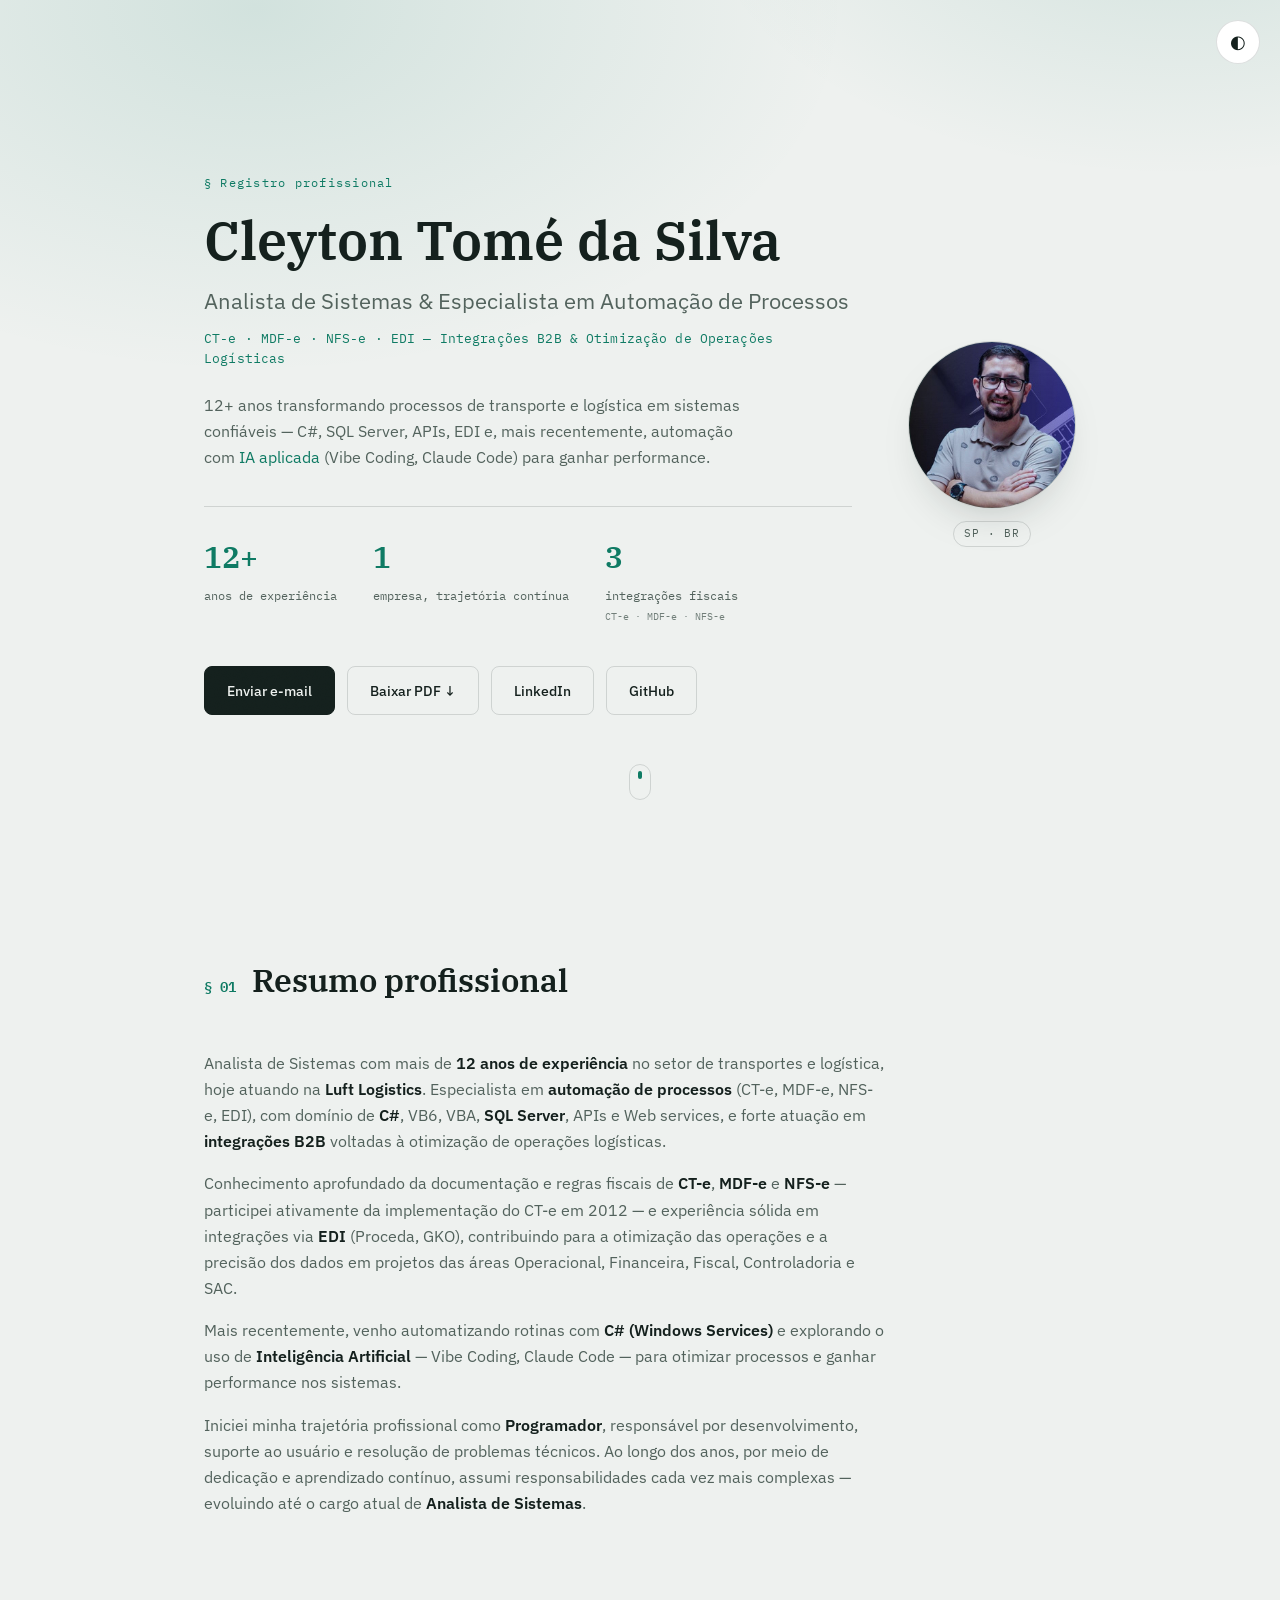
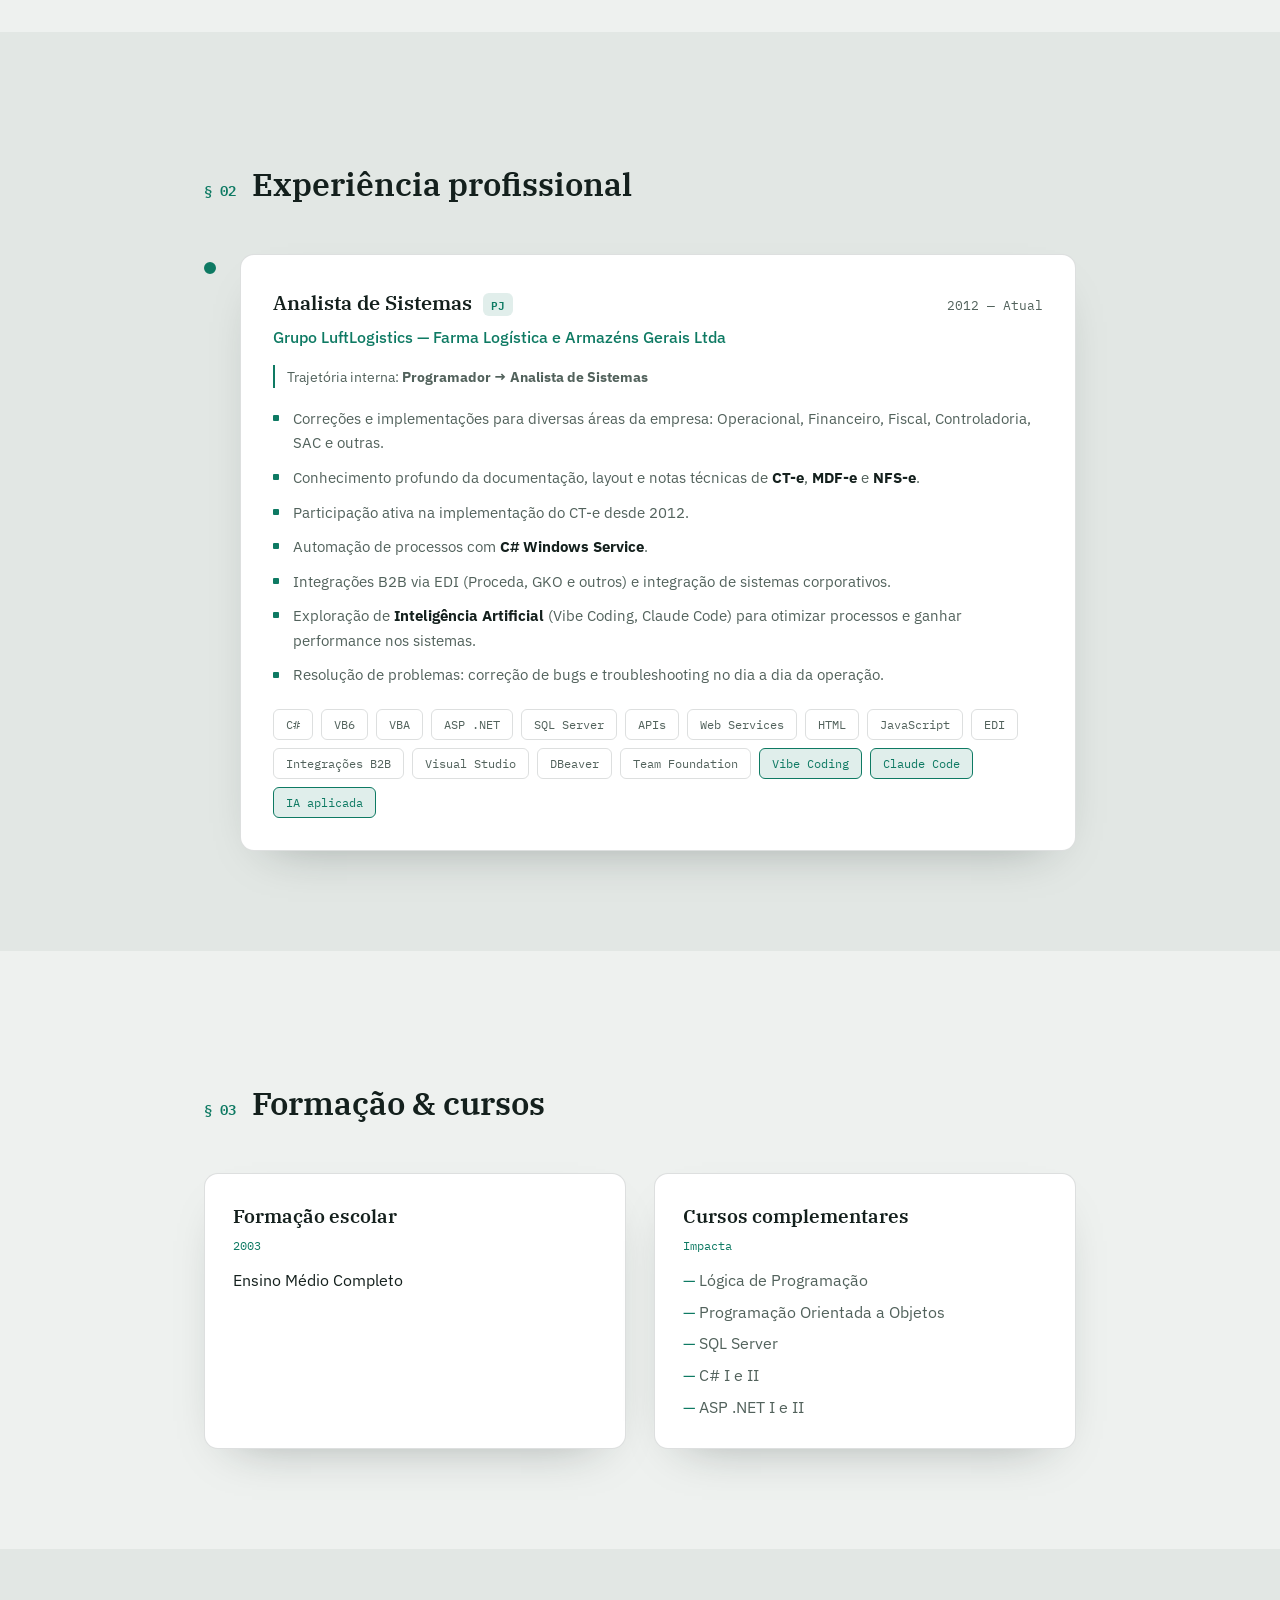
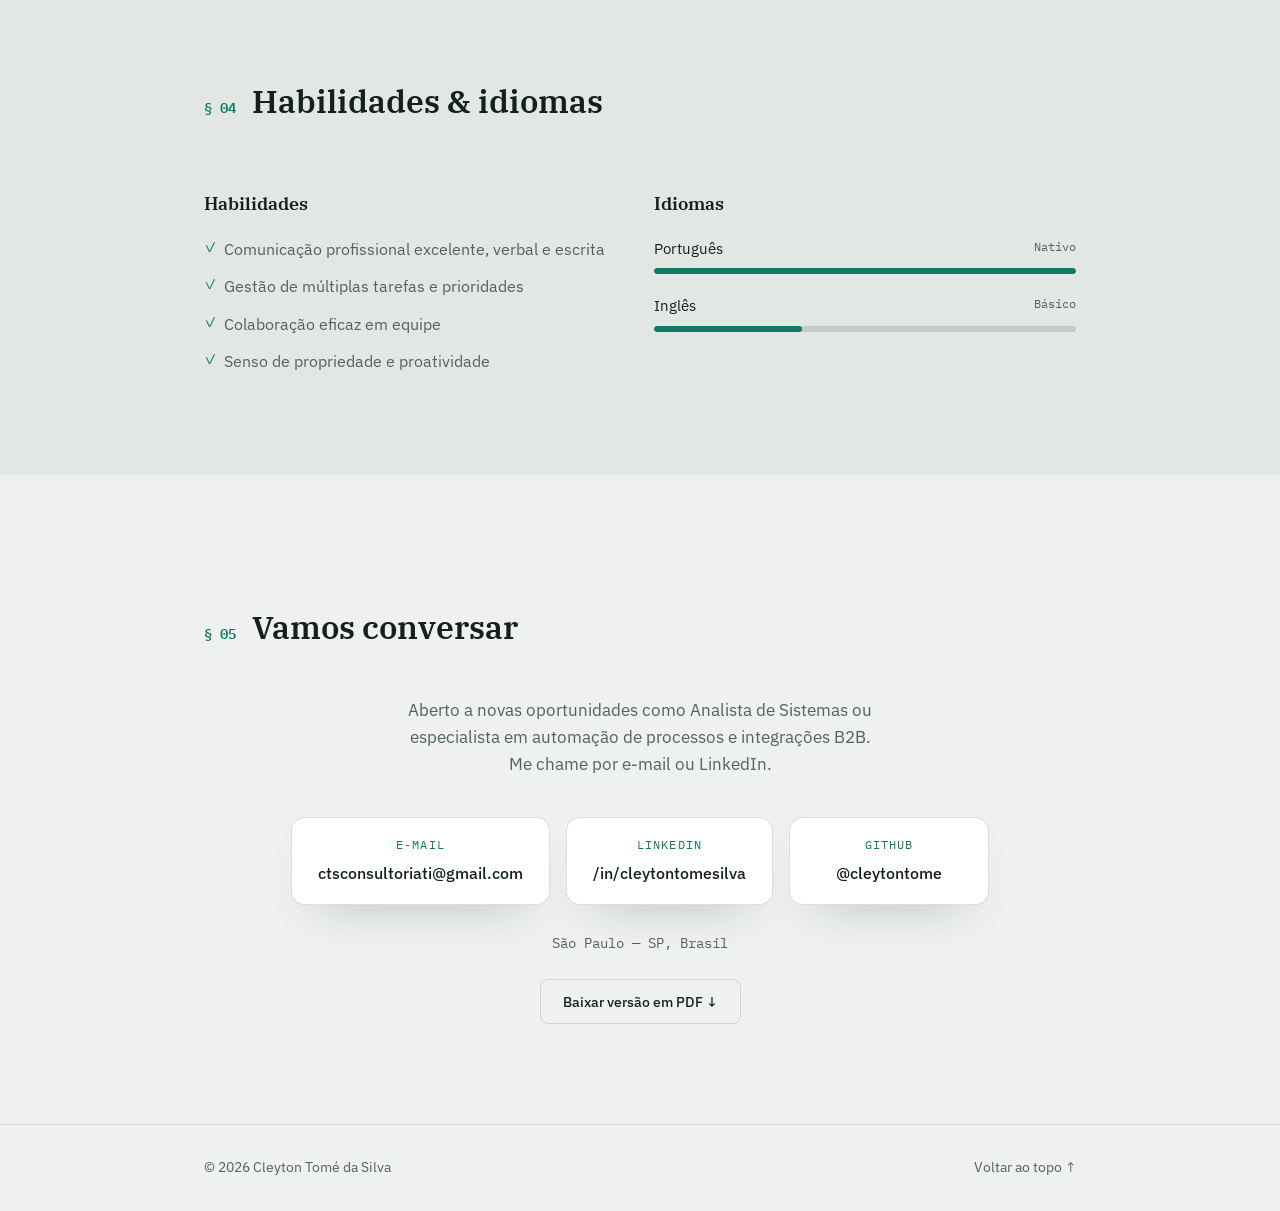
==== commit 30dc91de: "Atualiza posicionamento com automação de processos, integrações B2B e IA aplicada - Reposiciona head" ====
--- a/index.html
+++ b/index.html
@@ -3,8 +3,8 @@
 <head>
 <meta charset="UTF-8">
 <meta name="viewport" content="width=device-width, initial-scale=1.0">
-<title>Cleyton Tomé da Silva — Analista de Sistemas &amp; Desenvolvedor .NET</title>
-<meta name="description" content="Currículo interativo de Cleyton Tomé da Silva, Analista de Sistemas e Desenvolvedor .NET com mais de 12 anos de experiência em transportes e logística.">
+<title>Cleyton Tomé da Silva — Especialista em Automação de Processos &amp; Integrações B2B</title>
+<meta name="description" content="Currículo interativo de Cleyton Tomé da Silva, Analista de Sistemas com mais de 12 anos em transportes e logística, especialista em CT-e/MDF-e/NFS-e, EDI e automação de processos com C# e IA aplicada.">
 <link rel="icon" href="data:,">
 <link rel="preconnect" href="https://fonts.googleapis.com">
 <link rel="preconnect" href="https://fonts.gstatic.com" crossorigin>
@@ -25,10 +25,12 @@
     <div class="hero__text">
       <p class="eyebrow reveal">§ Registro profissional</p>
       <h1 class="hero__name reveal">Cleyton Tomé da Silva</h1>
-      <p class="hero__role reveal">Analista de Sistemas &amp; Desenvolvedor <span class="accent">.NET</span></p>
+      <p class="hero__role reveal">Analista de Sistemas &amp; Especialista em Automação de Processos</p>
+      <p class="hero__positioning reveal">CT-e · MDF-e · NFS-e · EDI — Integrações B2B &amp; Otimização de Operações Logísticas</p>
       <p class="hero__tagline reveal">
         12+ anos transformando processos de transporte e logística em sistemas
-        confiáveis — C#, SQL Server, EDI, CT-e/MDF-e/NFS-e e integrações que não param.
+        confiáveis — C#, SQL Server, APIs, EDI e, mais recentemente, automação
+        com <span class="accent">IA aplicada</span> (Vibe Coding, Claude Code) para ganhar performance.
       </p>
 
       <div class="hero__stats reveal">
@@ -73,19 +75,26 @@
       <h2 class="section__title reveal"><span class="section__num">§ 01</span>Resumo profissional</h2>
       <div class="section__body reveal">
         <p>
-          Analista e Desenvolvedor de Sistemas com mais de <strong>12 anos de experiência</strong>
-          no ramo de transportes e logística. Proficiente em desenvolvimento
-          <strong> .NET C#</strong>, banco de dados <strong>SQL Server</strong>, suporte ao usuário,
-          correção de bugs, integração de sistemas e implementação de APIs e Web services.
-        </p>
-        <p>
-          Experiência sólida em processos de <strong>EDI</strong> (Intercâmbio Eletrônico de Dados),
-          contribuindo para a otimização das operações e melhoria da precisão dos dados.
-          Comprometido em aplicar expertise técnica para aprimorar o desempenho dos sistemas
-          e apoiar os objetivos do negócio.
-        </p>
-        <p>
-          Iniciei minha trajetória profissional como <strong>Programador 3</strong>, responsável por
+          Analista de Sistemas com mais de <strong>12 anos de experiência</strong> no setor de
+          transportes e logística, hoje atuando na <strong>Luft Logistics</strong>. Especialista em
+          <strong> automação de processos</strong> (CT-e, MDF-e, NFS-e, EDI), com domínio de
+          <strong> C#</strong>, VB6, VBA, <strong>SQL Server</strong>, APIs e Web services, e forte
+          atuação em <strong>integrações B2B</strong> voltadas à otimização de operações logísticas.
+        </p>
+        <p>
+          Conhecimento aprofundado da documentação e regras fiscais de <strong>CT-e</strong>,
+          <strong> MDF-e</strong> e <strong>NFS-e</strong> — participei ativamente da implementação do
+          CT-e em 2012 — e experiência sólida em integrações via <strong>EDI</strong> (Proceda, GKO),
+          contribuindo para a otimização das operações e a precisão dos dados em projetos das áreas
+          Operacional, Financeira, Fiscal, Controladoria e SAC.
+        </p>
+        <p>
+          Mais recentemente, venho automatizando rotinas com <strong>C# (Windows Services)</strong> e
+          explorando o uso de <strong>Inteligência Artificial</strong> — Vibe Coding, Claude Code —
+          para otimizar processos e ganhar performance nos sistemas.
+        </p>
+        <p>
+          Iniciei minha trajetória profissional como <strong>Programador</strong>, responsável por
           desenvolvimento, suporte ao usuário e resolução de problemas técnicos. Ao longo dos anos,
           por meio de dedicação e aprendizado contínuo, assumi responsabilidades cada vez mais
           complexas — evoluindo até o cargo atual de <strong>Analista de Sistemas</strong>.
@@ -111,7 +120,7 @@
             <p class="timeline__company">Grupo LuftLogistics — Farma Logística e Armazéns Gerais Ltda</p>
 
             <p class="timeline__progress">
-              Trajetória interna: <strong>Programador 3 → Analista de Sistemas</strong>
+              Trajetória interna: <strong>Programador → Analista de Sistemas</strong>
             </p>
 
             <ul class="timeline__list">
@@ -119,7 +128,8 @@
               <li>Conhecimento profundo da documentação, layout e notas técnicas de <strong>CT-e</strong>, <strong>MDF-e</strong> e <strong>NFS-e</strong>.</li>
               <li>Participação ativa na implementação do CT-e desde 2012.</li>
               <li>Automação de processos com <strong>C# Windows Service</strong>.</li>
-              <li>Integrações via EDI (Proceda, GKO e outros) e integração de sistemas corporativos.</li>
+              <li>Integrações B2B via EDI (Proceda, GKO e outros) e integração de sistemas corporativos.</li>
+              <li>Exploração de <strong>Inteligência Artificial</strong> (Vibe Coding, Claude Code) para otimizar processos e ganhar performance nos sistemas.</li>
               <li>Resolução de problemas: correção de bugs e troubleshooting no dia a dia da operação.</li>
             </ul>
 
@@ -134,9 +144,13 @@
               <span class="tag">HTML</span>
               <span class="tag">JavaScript</span>
               <span class="tag">EDI</span>
+              <span class="tag">Integrações B2B</span>
               <span class="tag">Visual Studio</span>
               <span class="tag">DBeaver</span>
               <span class="tag">Team Foundation</span>
+              <span class="tag tag--accent">Vibe Coding</span>
+              <span class="tag tag--accent">Claude Code</span>
+              <span class="tag tag--accent">IA aplicada</span>
             </div>
           </div>
         </div>
@@ -206,8 +220,8 @@
     <div class="container contact">
       <h2 class="section__title reveal"><span class="section__num">§ 05</span>Vamos conversar</h2>
       <p class="contact__text reveal">
-        Aberto a novas oportunidades como Analista de Sistemas ou Desenvolvedor .NET.
-        Me chame por e-mail ou LinkedIn.
+        Aberto a novas oportunidades como Analista de Sistemas ou especialista em
+        automação de processos e integrações B2B. Me chame por e-mail ou LinkedIn.
       </p>
       <div class="contact__links reveal">
         <a class="contact__card" href="mailto:ctsconsultoriati@gmail.com">
--- a/assets/css/style.css
+++ b/assets/css/style.css
@@ -172,7 +172,15 @@
 .hero__role {
   font-size: clamp(1.05rem, 2.2vw, 1.35rem);
   color: var(--ink-soft);
-  margin-bottom: 20px;
+  margin-bottom: 10px;
+}
+
+.hero__positioning {
+  font-family: var(--font-mono);
+  font-size: 0.8rem;
+  letter-spacing: 0.01em;
+  color: var(--accent);
+  margin-bottom: 22px;
 }
 
 .hero__tagline {
@@ -425,6 +433,11 @@
   border: 1px solid var(--line);
   color: var(--ink-soft);
 }
+.tag--accent {
+  border-color: var(--accent);
+  color: var(--accent);
+  background: var(--accent-soft);
+}
 
 /* ---------- Grid / cards ---------- */
 .grid-2 {
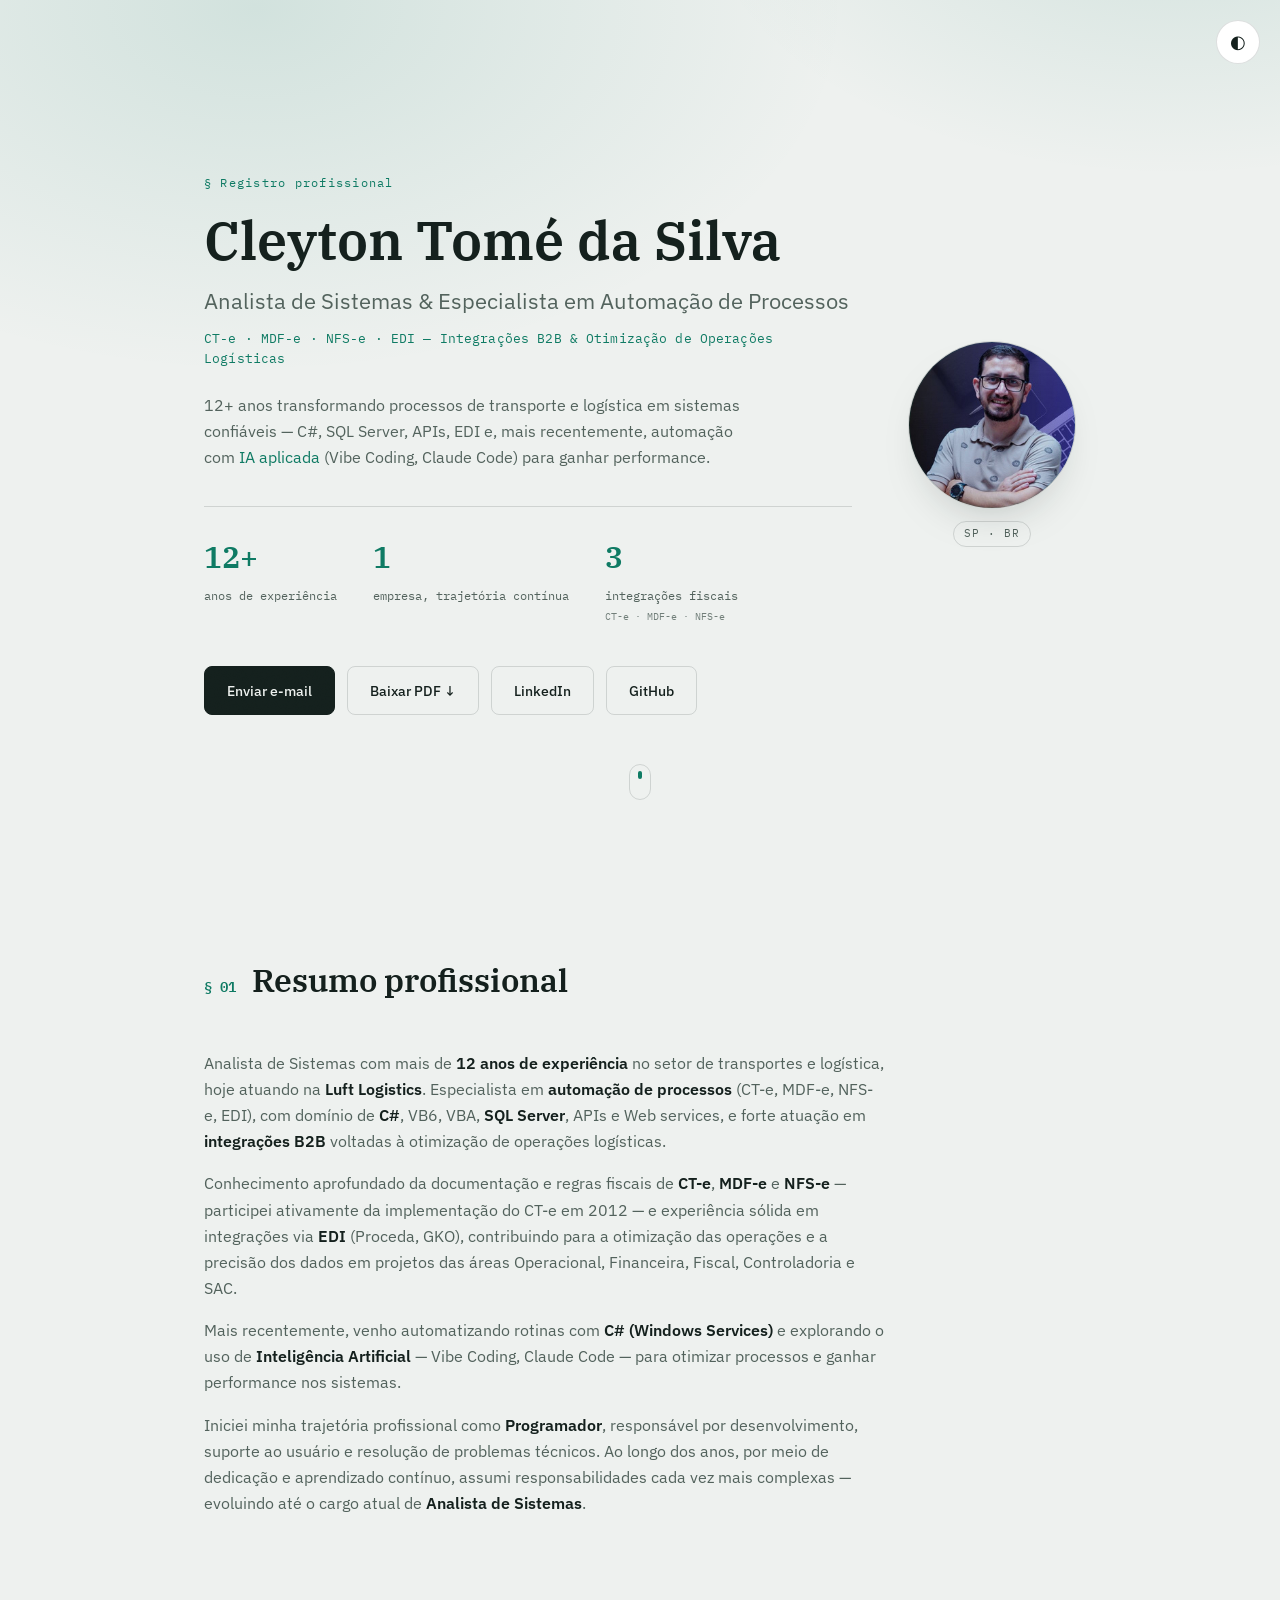
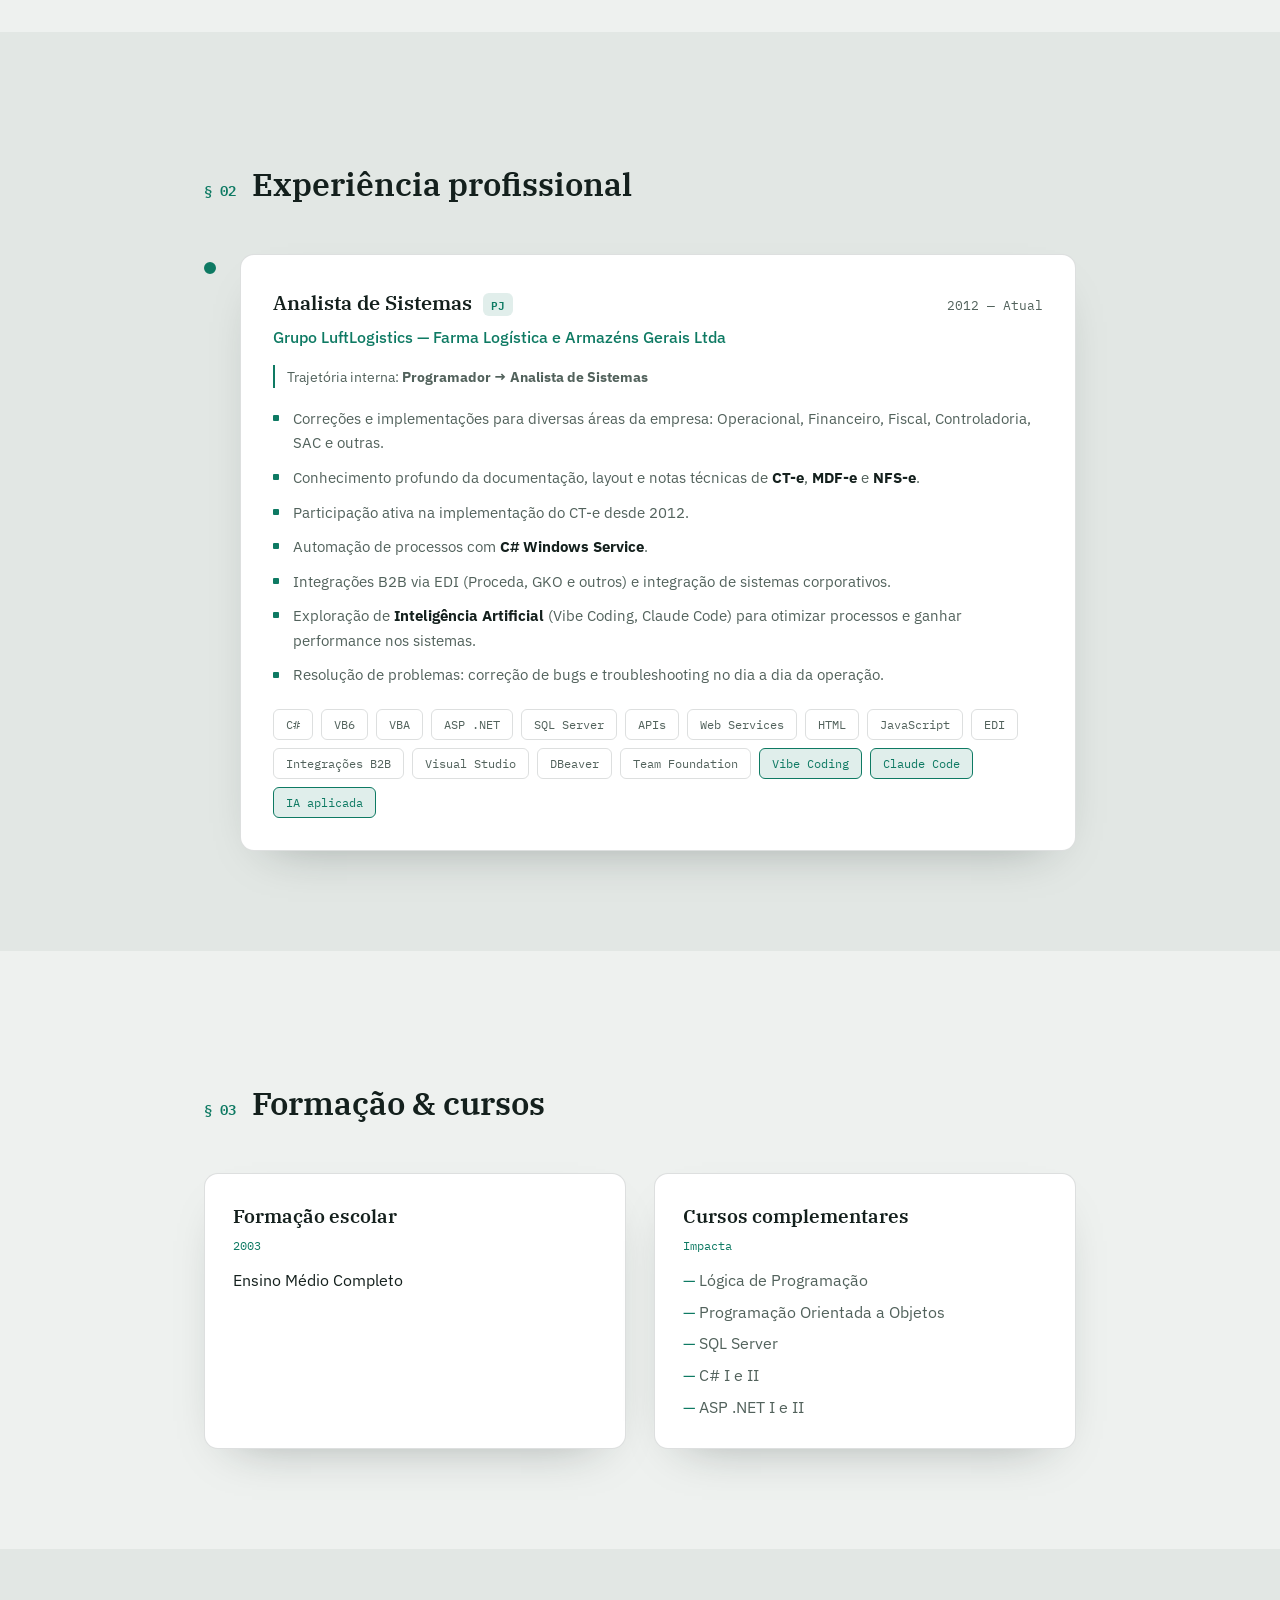
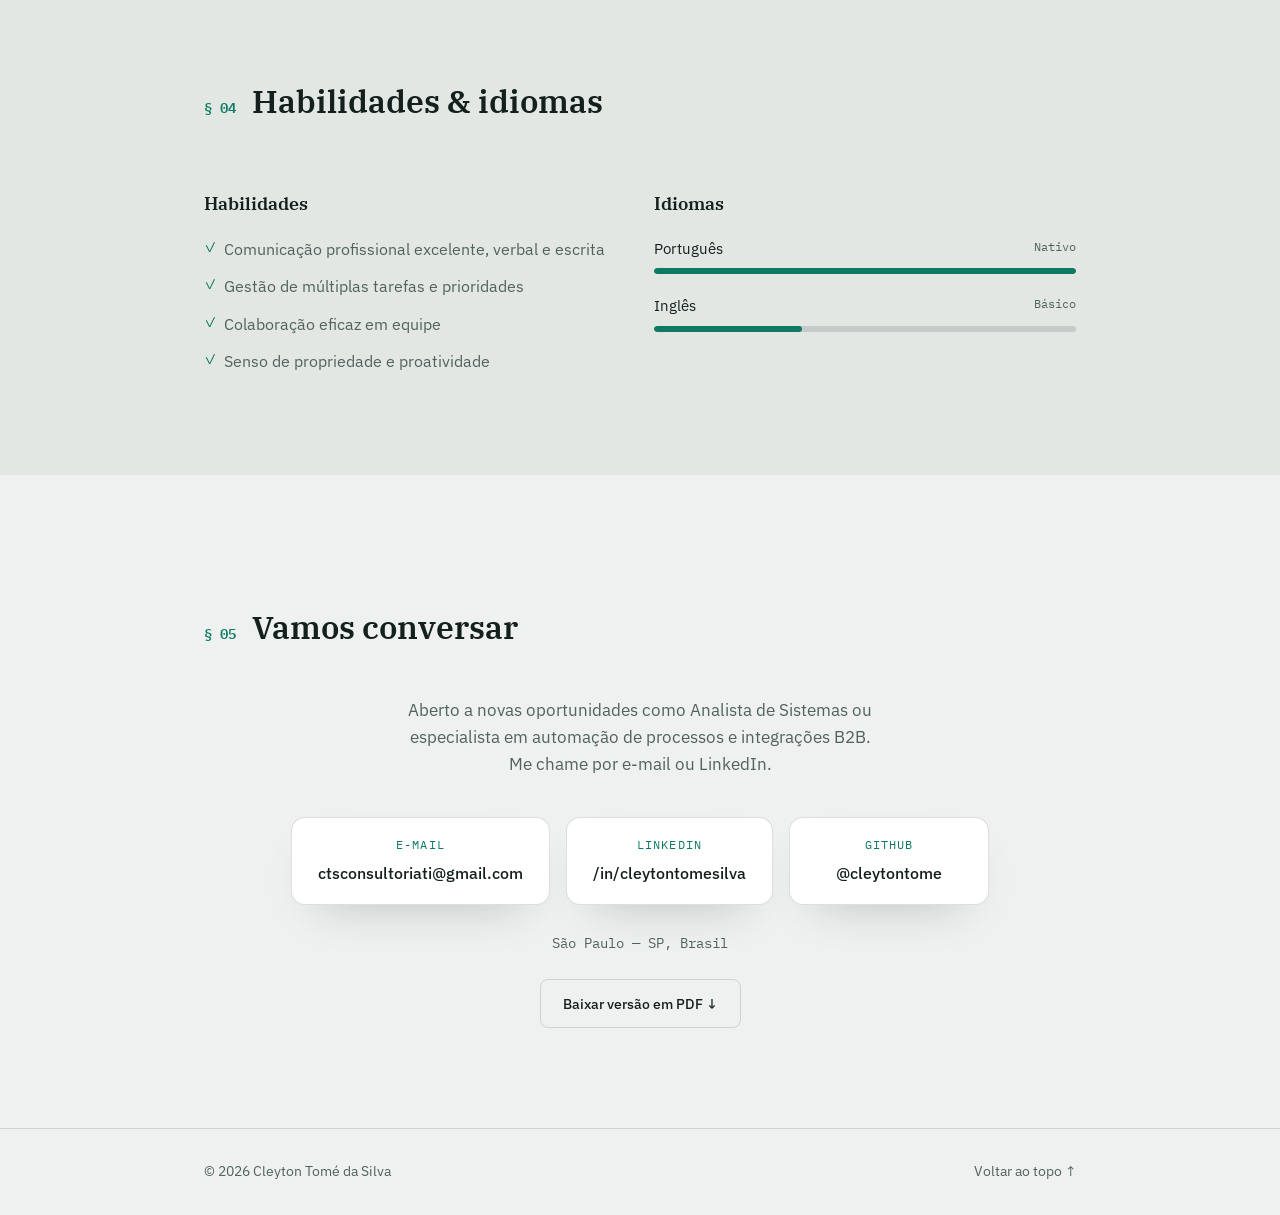
==== commit 93748383: "Cria página A4 dedicada (curriculo.html) para PDF, em vez de imprimir a home - Nova página standalon" ====
--- a/index.html
+++ b/index.html
@@ -50,7 +50,7 @@
 
       <div class="hero__cta reveal">
         <a class="btn btn--primary" href="mailto:ctsconsultoriati@gmail.com">Enviar e-mail</a>
-        <button class="btn btn--ghost" id="downloadPdf" type="button">Baixar PDF ↓</button>
+        <a class="btn btn--ghost" href="curriculo.html" target="_blank" rel="noopener">Baixar PDF ↓</a>
         <a class="btn btn--ghost" href="https://www.linkedin.com/in/cleytontomesilva/" target="_blank" rel="noopener">LinkedIn</a>
         <a class="btn btn--ghost" href="https://github.com/cleytontome" target="_blank" rel="noopener">GitHub</a>
       </div>
@@ -238,7 +238,7 @@
         </a>
       </div>
       <p class="contact__location reveal">São Paulo — SP, Brasil</p>
-      <button class="btn btn--ghost reveal" id="downloadPdfFooter" type="button">Baixar versão em PDF ↓</button>
+      <a class="btn btn--ghost reveal" href="curriculo.html" target="_blank" rel="noopener">Baixar versão em PDF ↓</a>
     </div>
   </section>
 
--- a/assets/css/style.css
+++ b/assets/css/style.css
@@ -583,65 +583,3 @@
   .reveal, .bar__fill { transition: none; opacity: 1; transform: none; }
   .scroll-hint span { animation: none; }
 }
-
-/* ---------- Print (PDF export) ---------- */
-@media print {
-  @page { margin: 14mm; }
-
-  .noise,
-  .theme-toggle,
-  .hero__bg,
-  .scroll-hint,
-  #downloadPdf,
-  #downloadPdfFooter {
-    display: none !important;
-  }
-
-  html, body {
-    background: #ffffff !important;
-    color: #14201d !important;
-  }
-
-  .hero {
-    min-height: 0;
-    padding: 0 0 20px;
-  }
-
-  .hero__inner { gap: 24px; }
-
-  .hero__portrait-frame {
-    width: 96px;
-    height: 96px;
-    box-shadow: none;
-  }
-
-  .hero__stats { border-color: #dcdcdc; }
-
-  .section { padding: 22px 0; break-inside: avoid; }
-  .section--alt { background: #f5f5f5 !important; }
-
-  .timeline__content,
-  .card,
-  .contact__card {
-    box-shadow: none !important;
-    border: 1px solid #dcdcdc !important;
-    break-inside: avoid;
-  }
-
-  .reveal, .bar__fill {
-    opacity: 1 !important;
-    transform: none !important;
-    width: var(--level, auto);
-  }
-
-  .btn--primary, .btn--ghost {
-    border: 1px solid #999 !important;
-    color: #14201d !important;
-  }
-
-  .contact__card::after {
-    content: " (" attr(href) ")";
-    font-size: 0.75em;
-    color: #666;
-  }
-}
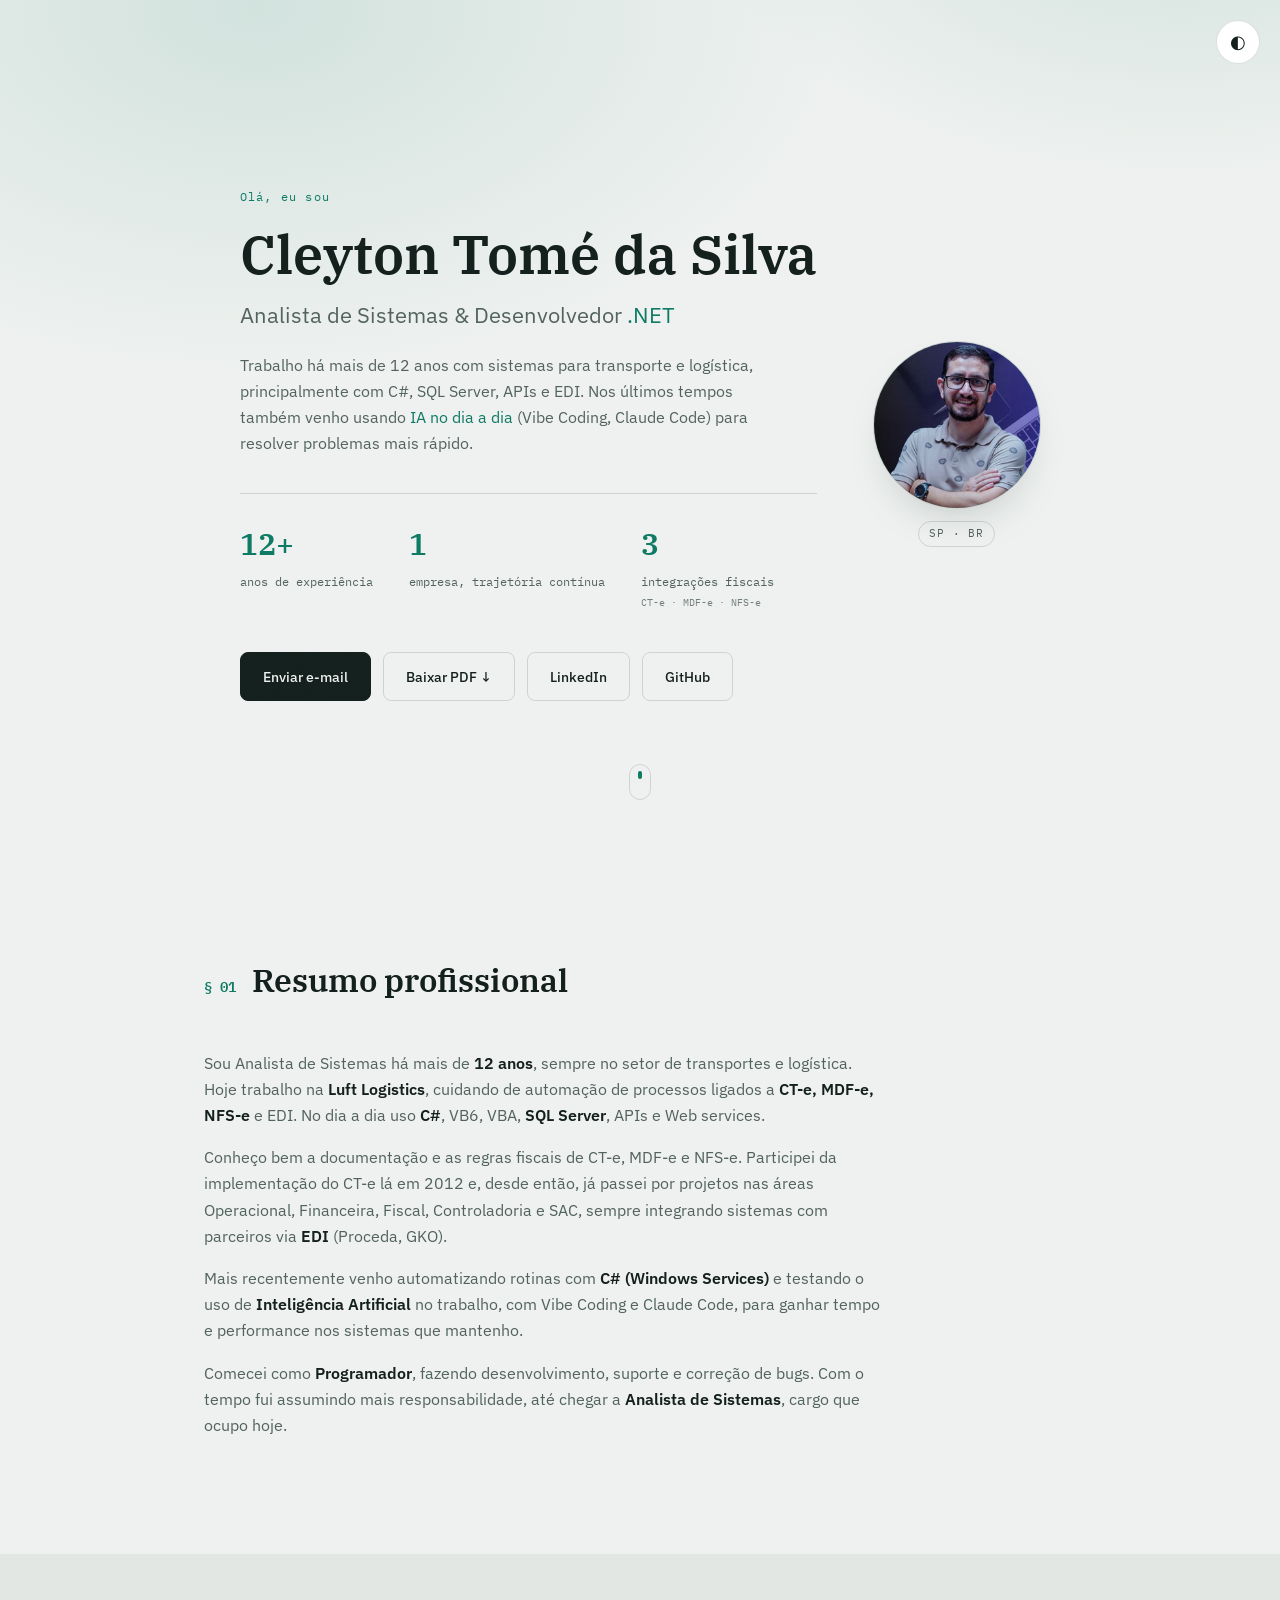
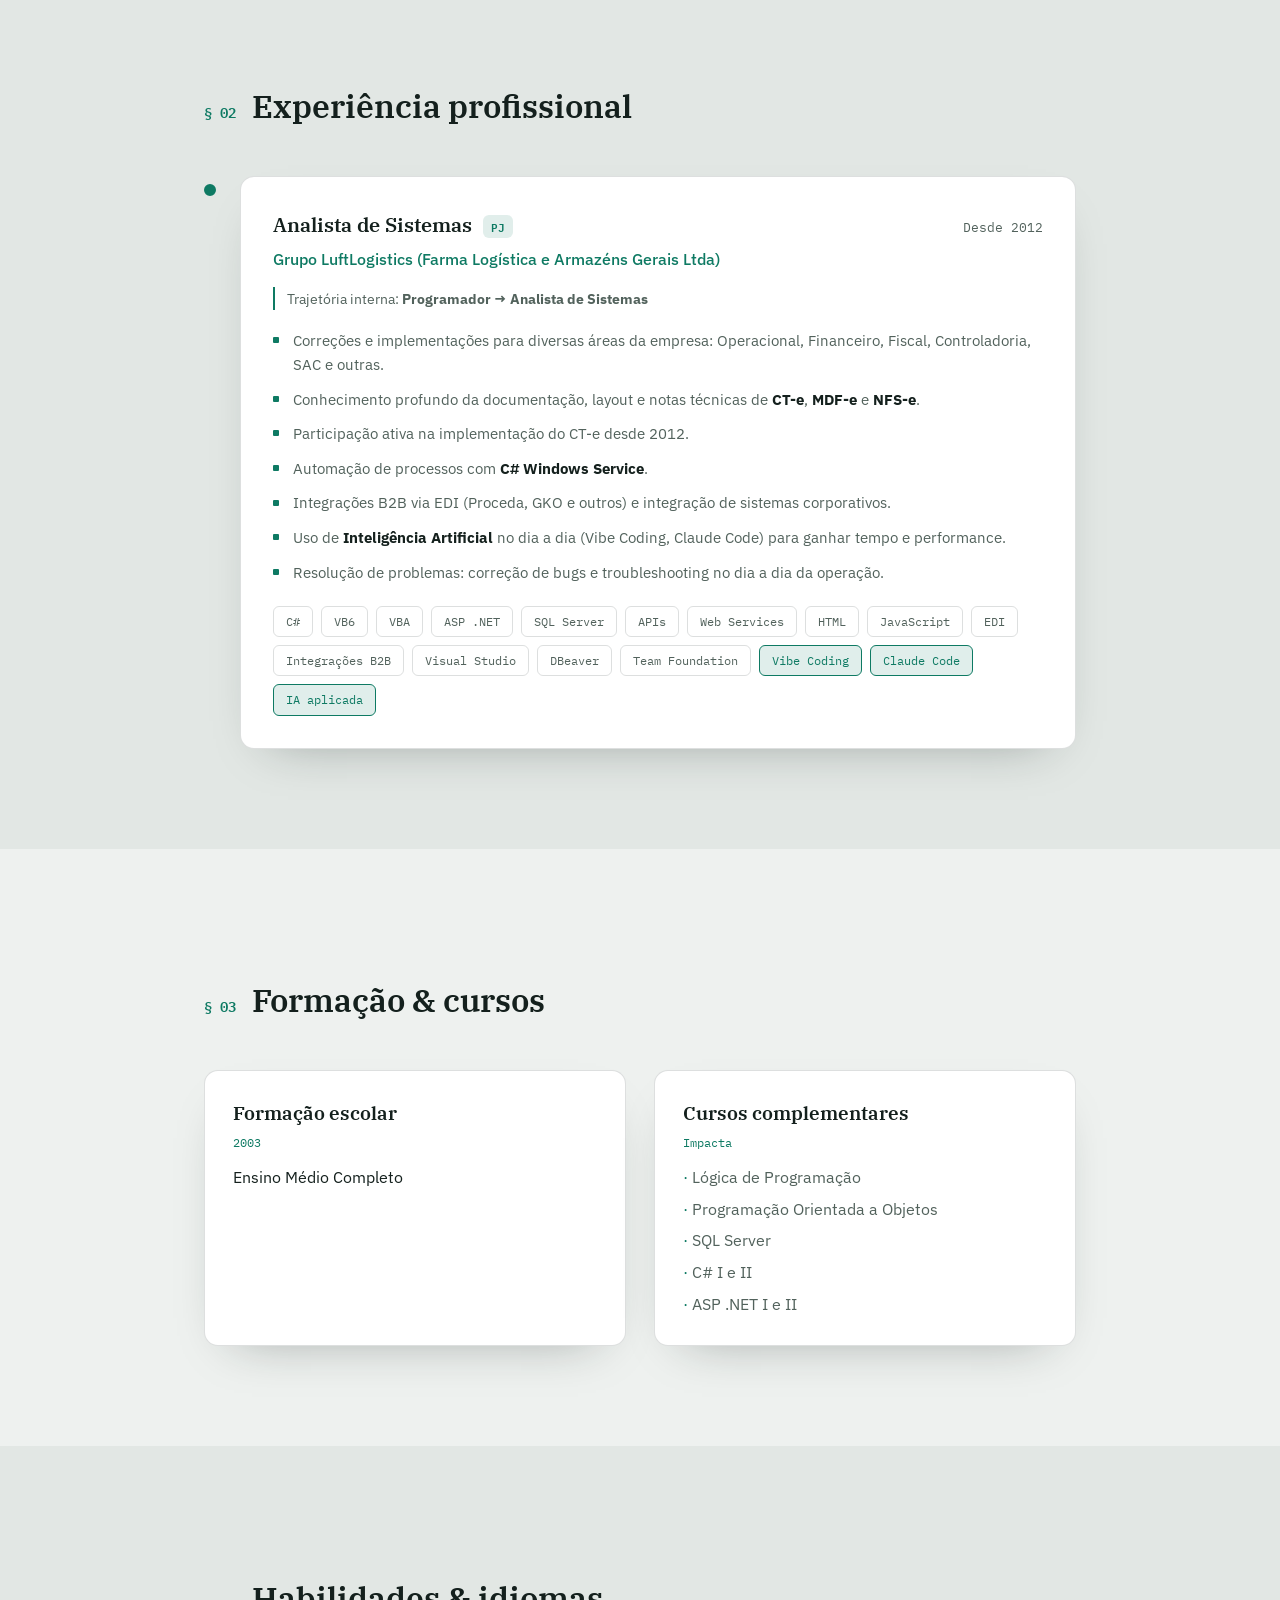
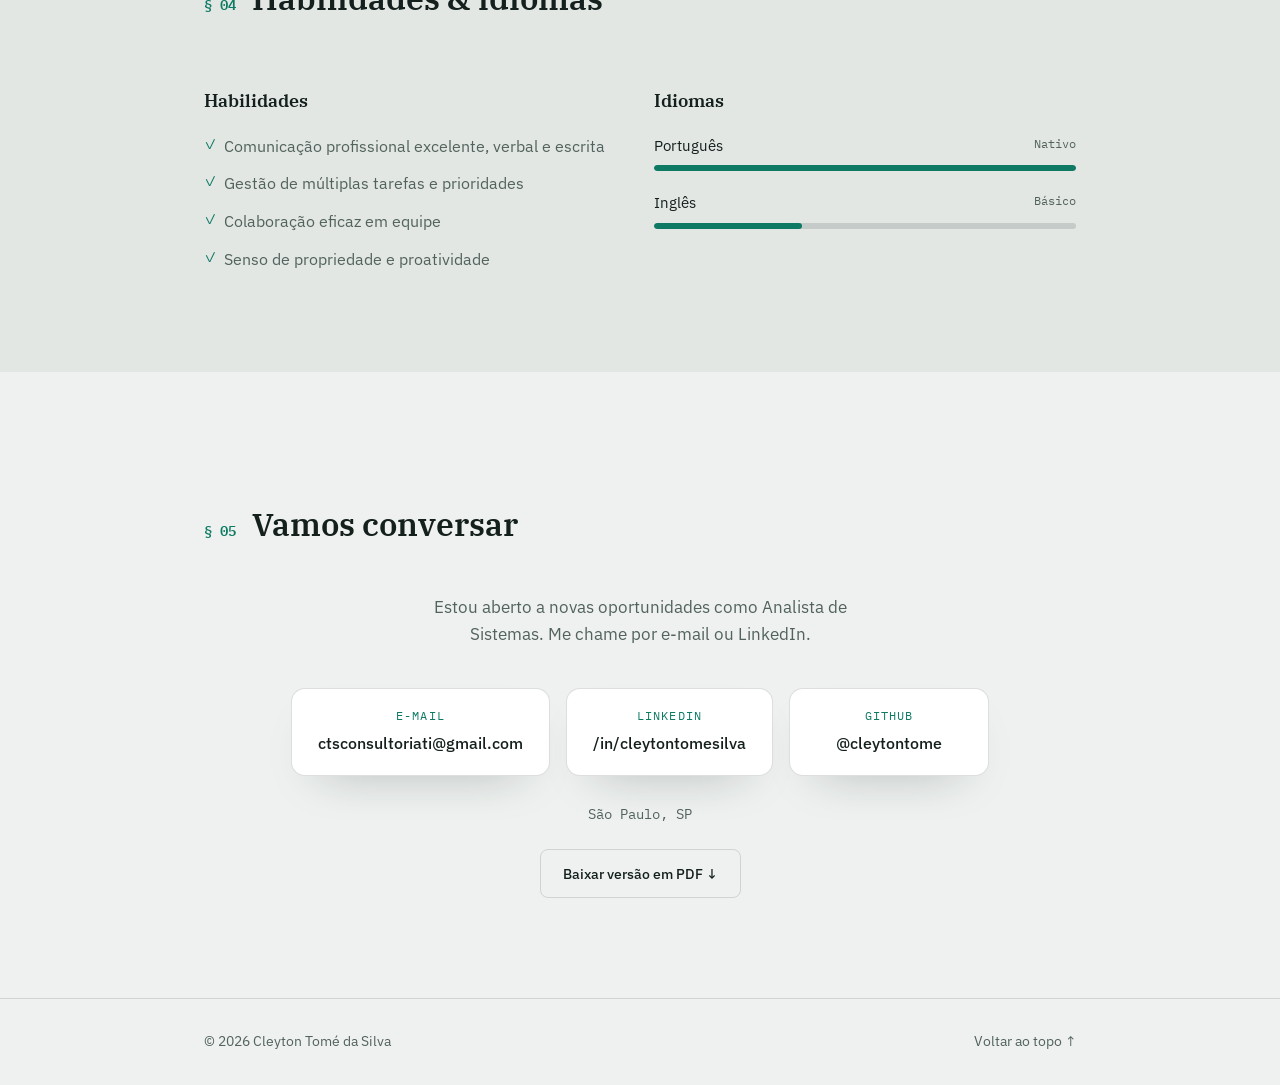
==== commit 99dad4b8: "Revisa textos: remove travessões e deixa a escrita mais natural - Reescreve resumo profissional em 1" ====
--- a/index.html
+++ b/index.html
@@ -3,8 +3,8 @@
 <head>
 <meta charset="UTF-8">
 <meta name="viewport" content="width=device-width, initial-scale=1.0">
-<title>Cleyton Tomé da Silva — Especialista em Automação de Processos &amp; Integrações B2B</title>
-<meta name="description" content="Currículo interativo de Cleyton Tomé da Silva, Analista de Sistemas com mais de 12 anos em transportes e logística, especialista em CT-e/MDF-e/NFS-e, EDI e automação de processos com C# e IA aplicada.">
+<title>Cleyton Tomé da Silva, Analista de Sistemas e Desenvolvedor .NET</title>
+<meta name="description" content="Currículo de Cleyton Tomé da Silva, Analista de Sistemas com mais de 12 anos em transportes e logística, especialista em CT-e, MDF-e, NFS-e, EDI e automação de processos com C#.">
 <link rel="icon" href="data:,">
 <link rel="preconnect" href="https://fonts.googleapis.com">
 <link rel="preconnect" href="https://fonts.gstatic.com" crossorigin>
@@ -23,14 +23,14 @@
   <div class="hero__bg" aria-hidden="true"></div>
   <div class="container hero__inner">
     <div class="hero__text">
-      <p class="eyebrow reveal">§ Registro profissional</p>
+      <p class="eyebrow reveal">Olá, eu sou</p>
       <h1 class="hero__name reveal">Cleyton Tomé da Silva</h1>
-      <p class="hero__role reveal">Analista de Sistemas &amp; Especialista em Automação de Processos</p>
-      <p class="hero__positioning reveal">CT-e · MDF-e · NFS-e · EDI — Integrações B2B &amp; Otimização de Operações Logísticas</p>
+      <p class="hero__role reveal">Analista de Sistemas &amp; Desenvolvedor <span class="accent">.NET</span></p>
       <p class="hero__tagline reveal">
-        12+ anos transformando processos de transporte e logística em sistemas
-        confiáveis — C#, SQL Server, APIs, EDI e, mais recentemente, automação
-        com <span class="accent">IA aplicada</span> (Vibe Coding, Claude Code) para ganhar performance.
+        Trabalho há mais de 12 anos com sistemas para transporte e logística,
+        principalmente com C#, SQL Server, APIs e EDI. Nos últimos tempos também
+        venho usando <span class="accent">IA no dia a dia</span> (Vibe Coding, Claude Code)
+        para resolver problemas mais rápido.
       </p>
 
       <div class="hero__stats reveal">
@@ -75,29 +75,26 @@
       <h2 class="section__title reveal"><span class="section__num">§ 01</span>Resumo profissional</h2>
       <div class="section__body reveal">
         <p>
-          Analista de Sistemas com mais de <strong>12 anos de experiência</strong> no setor de
-          transportes e logística, hoje atuando na <strong>Luft Logistics</strong>. Especialista em
-          <strong> automação de processos</strong> (CT-e, MDF-e, NFS-e, EDI), com domínio de
-          <strong> C#</strong>, VB6, VBA, <strong>SQL Server</strong>, APIs e Web services, e forte
-          atuação em <strong>integrações B2B</strong> voltadas à otimização de operações logísticas.
-        </p>
-        <p>
-          Conhecimento aprofundado da documentação e regras fiscais de <strong>CT-e</strong>,
-          <strong> MDF-e</strong> e <strong>NFS-e</strong> — participei ativamente da implementação do
-          CT-e em 2012 — e experiência sólida em integrações via <strong>EDI</strong> (Proceda, GKO),
-          contribuindo para a otimização das operações e a precisão dos dados em projetos das áreas
-          Operacional, Financeira, Fiscal, Controladoria e SAC.
-        </p>
-        <p>
-          Mais recentemente, venho automatizando rotinas com <strong>C# (Windows Services)</strong> e
-          explorando o uso de <strong>Inteligência Artificial</strong> — Vibe Coding, Claude Code —
-          para otimizar processos e ganhar performance nos sistemas.
-        </p>
-        <p>
-          Iniciei minha trajetória profissional como <strong>Programador</strong>, responsável por
-          desenvolvimento, suporte ao usuário e resolução de problemas técnicos. Ao longo dos anos,
-          por meio de dedicação e aprendizado contínuo, assumi responsabilidades cada vez mais
-          complexas — evoluindo até o cargo atual de <strong>Analista de Sistemas</strong>.
+          Sou Analista de Sistemas há mais de <strong>12 anos</strong>, sempre no setor de
+          transportes e logística. Hoje trabalho na <strong>Luft Logistics</strong>, cuidando de
+          automação de processos ligados a <strong>CT-e, MDF-e, NFS-e</strong> e EDI. No dia a dia
+          uso <strong>C#</strong>, VB6, VBA, <strong>SQL Server</strong>, APIs e Web services.
+        </p>
+        <p>
+          Conheço bem a documentação e as regras fiscais de CT-e, MDF-e e NFS-e. Participei da
+          implementação do CT-e lá em 2012 e, desde então, já passei por projetos nas áreas
+          Operacional, Financeira, Fiscal, Controladoria e SAC, sempre integrando sistemas com
+          parceiros via <strong>EDI</strong> (Proceda, GKO).
+        </p>
+        <p>
+          Mais recentemente venho automatizando rotinas com <strong>C# (Windows Services)</strong> e
+          testando o uso de <strong>Inteligência Artificial</strong> no trabalho, com Vibe Coding e
+          Claude Code, para ganhar tempo e performance nos sistemas que mantenho.
+        </p>
+        <p>
+          Comecei como <strong>Programador</strong>, fazendo desenvolvimento, suporte e correção de
+          bugs. Com o tempo fui assumindo mais responsabilidade, até chegar a
+          <strong> Analista de Sistemas</strong>, cargo que ocupo hoje.
         </p>
       </div>
     </div>
@@ -115,9 +112,9 @@
           <div class="timeline__content">
             <div class="timeline__header">
               <h3>Analista de Sistemas <span class="badge">PJ</span></h3>
-              <span class="timeline__date">2012 — Atual</span>
-            </div>
-            <p class="timeline__company">Grupo LuftLogistics — Farma Logística e Armazéns Gerais Ltda</p>
+              <span class="timeline__date">Desde 2012</span>
+            </div>
+            <p class="timeline__company">Grupo LuftLogistics (Farma Logística e Armazéns Gerais Ltda)</p>
 
             <p class="timeline__progress">
               Trajetória interna: <strong>Programador → Analista de Sistemas</strong>
@@ -129,7 +126,7 @@
               <li>Participação ativa na implementação do CT-e desde 2012.</li>
               <li>Automação de processos com <strong>C# Windows Service</strong>.</li>
               <li>Integrações B2B via EDI (Proceda, GKO e outros) e integração de sistemas corporativos.</li>
-              <li>Exploração de <strong>Inteligência Artificial</strong> (Vibe Coding, Claude Code) para otimizar processos e ganhar performance nos sistemas.</li>
+              <li>Uso de <strong>Inteligência Artificial</strong> no dia a dia (Vibe Coding, Claude Code) para ganhar tempo e performance.</li>
               <li>Resolução de problemas: correção de bugs e troubleshooting no dia a dia da operação.</li>
             </ul>
 
@@ -220,8 +217,8 @@
     <div class="container contact">
       <h2 class="section__title reveal"><span class="section__num">§ 05</span>Vamos conversar</h2>
       <p class="contact__text reveal">
-        Aberto a novas oportunidades como Analista de Sistemas ou especialista em
-        automação de processos e integrações B2B. Me chame por e-mail ou LinkedIn.
+        Estou aberto a novas oportunidades como Analista de Sistemas. Me chame
+        por e-mail ou LinkedIn.
       </p>
       <div class="contact__links reveal">
         <a class="contact__card" href="mailto:ctsconsultoriati@gmail.com">
@@ -237,7 +234,7 @@
           <span class="contact__value">@cleytontome</span>
         </a>
       </div>
-      <p class="contact__location reveal">São Paulo — SP, Brasil</p>
+      <p class="contact__location reveal">São Paulo, SP</p>
       <a class="btn btn--ghost reveal" href="curriculo.html" target="_blank" rel="noopener">Baixar versão em PDF ↓</a>
     </div>
   </section>
--- a/assets/css/style.css
+++ b/assets/css/style.css
@@ -172,15 +172,7 @@
 .hero__role {
   font-size: clamp(1.05rem, 2.2vw, 1.35rem);
   color: var(--ink-soft);
-  margin-bottom: 10px;
-}
-
-.hero__positioning {
-  font-family: var(--font-mono);
-  font-size: 0.8rem;
-  letter-spacing: 0.01em;
-  color: var(--accent);
-  margin-bottom: 22px;
+  margin-bottom: 20px;
 }
 
 .hero__tagline {
@@ -468,7 +460,7 @@
   margin-bottom: 12px;
 }
 .card__list { display: flex; flex-direction: column; gap: 6px; color: var(--ink-soft); }
-.card__list li::before { content: "— "; color: var(--accent); }
+.card__list li::before { content: "· "; color: var(--accent); }
 
 .subtitle {
   font-family: var(--font-display);
